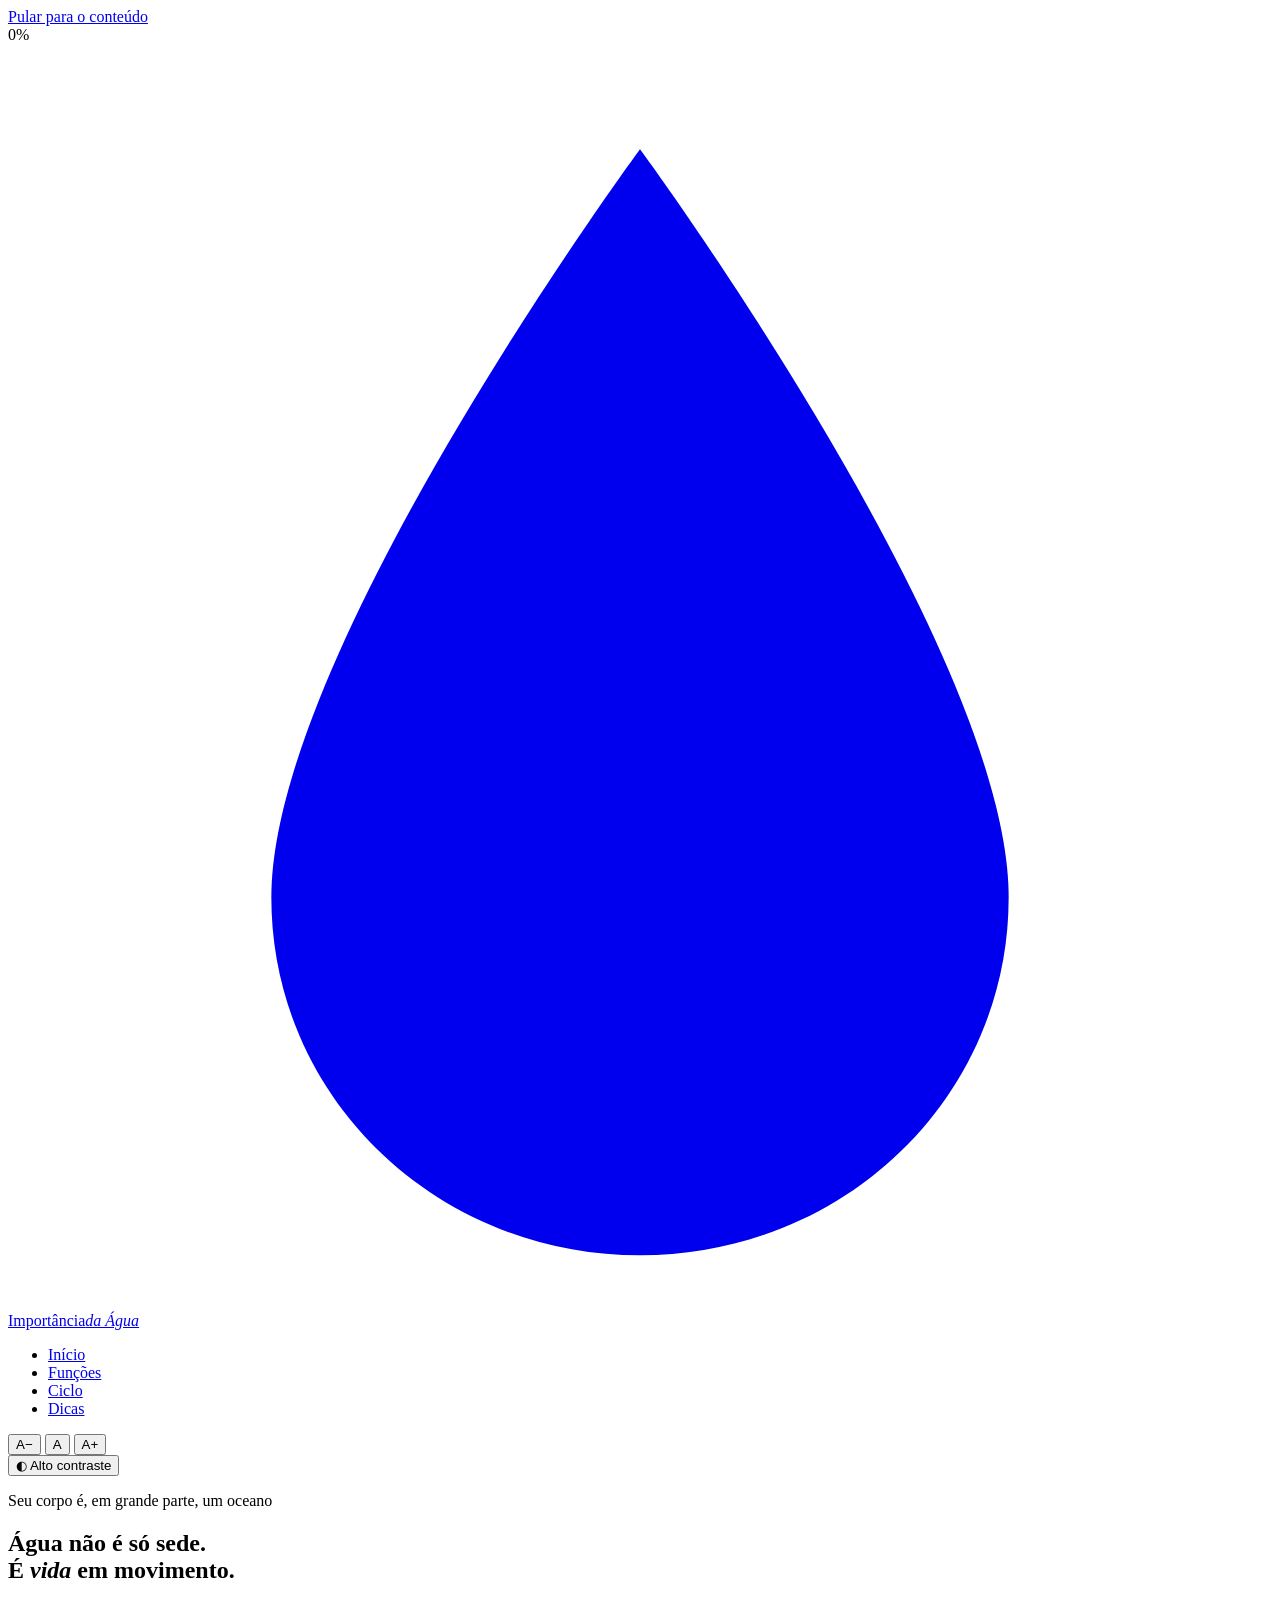
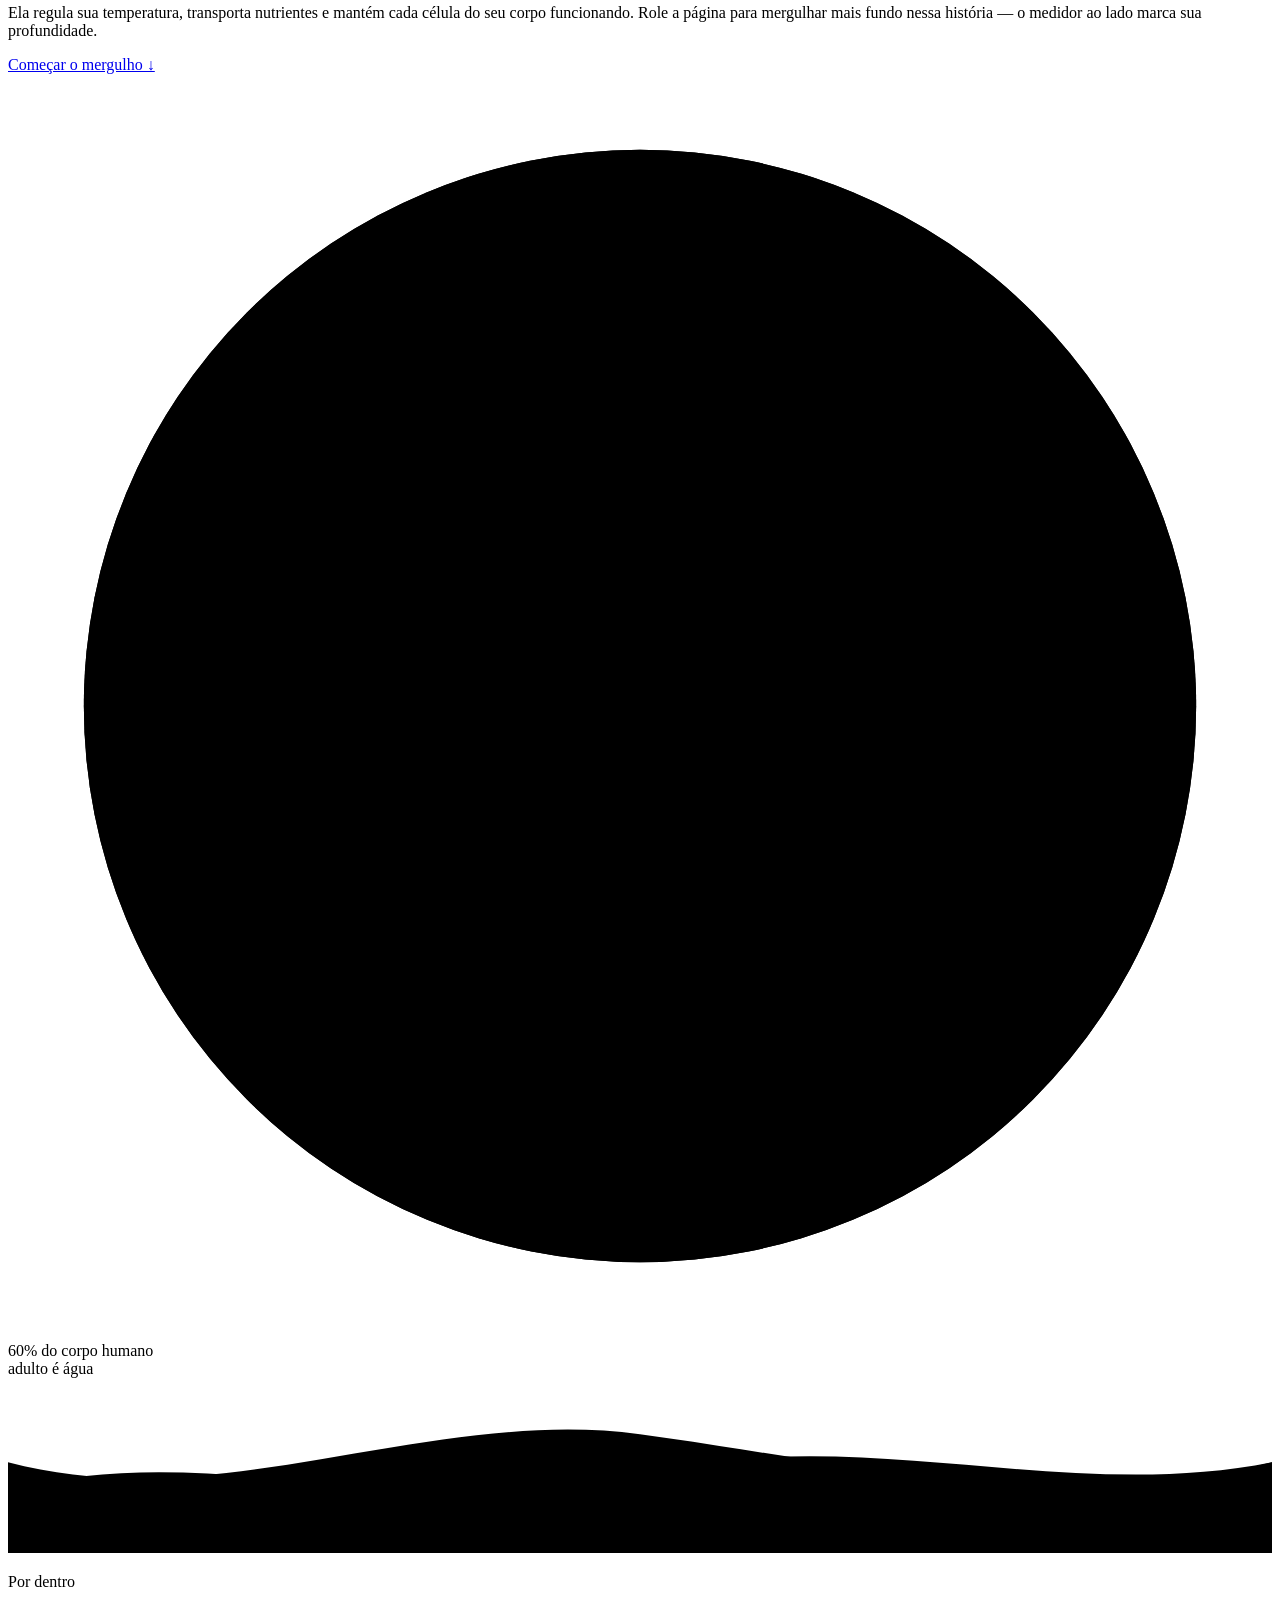
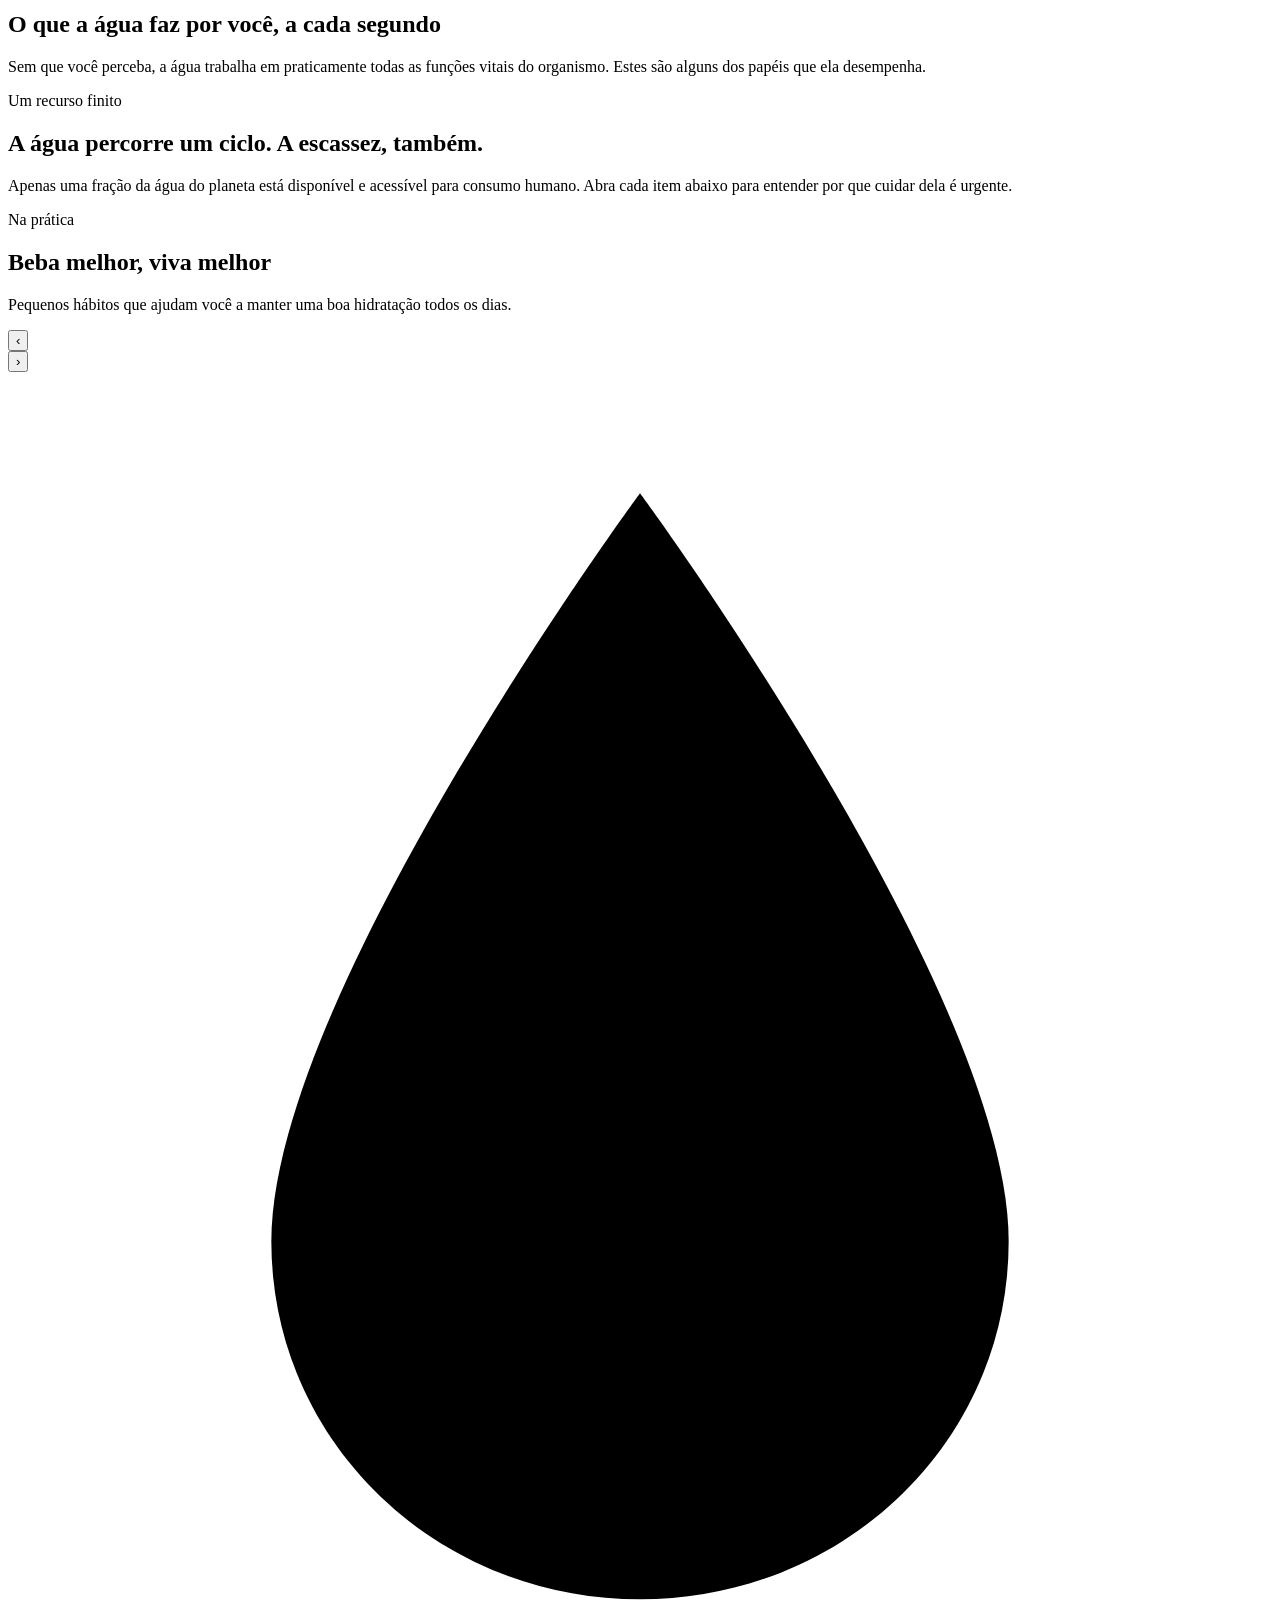
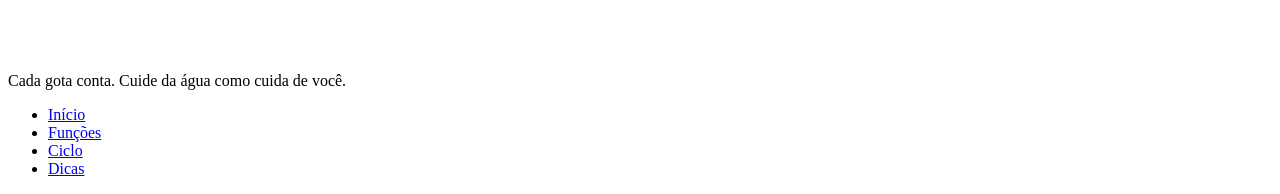
==== index.html @ 33bdbfb3 "Rename index(1).html to index.html" ====
<!DOCTYPE html>
<html lang="pt-BR">
<head>
  <meta charset="UTF-8" />
  <meta name="viewport" content="width=device-width, initial-scale=1.0" />
  <title>Importância da Água</title>
  <meta name="description" content="Um mergulho visual pela importância da água: o que ela faz pelo corpo, como o ciclo hídrico funciona e como se hidratar melhor no dia a dia." />

  <link rel="preconnect" href="https://fonts.googleapis.com" />
  <link rel="preconnect" href="https://fonts.gstatic.com" crossorigin />
  <link href="https://fonts.googleapis.com/css2?family=Fraunces:opsz,wght@9..144,400;9..144,500;9..144,600;9..144,700&family=Inter:wght@400;500;600;700&family=Space+Grotesk:wght@500;600&display=swap" rel="stylesheet" />

  <link rel="stylesheet" href="style.css" />
</head>
<body>

  <a class="skip-link" href="#conteudo">Pular para o conteúdo</a>

    <div class="depth-gauge" aria-hidden="true">
    <div class="depth-gauge__track">
      <div class="depth-gauge__fill" id="depthFill"></div>
    </div>
    <span class="depth-gauge__label" id="depthLabel">0%</span>
  </div>

    <header class="site-header" id="topo">
    <div class="site-header__inner">
      <a href="#topo" class="logo" aria-label="Importância da Água, página inicial">
        <span class="logo__drop" aria-hidden="true">
          <svg viewBox="0 0 24 24" fill="none" xmlns="http://www.w3.org/2000/svg">
            <path d="M12 2C12 2 5 11.5 5 16.2C5 20 8.13 23 12 23C15.87 23 19 20 19 16.2C19 11.5 12 2 12 2Z" fill="currentColor"/>
          </svg>
        </span>
        <span class="logo__text">Importância<em>da Água</em></span>
      </a>

      <nav class="site-nav" aria-label="Navegação principal">
        <ul>
          <li><a href="#hero">Início</a></li>
          <li><a href="#funcoes">Funções</a></li>
          <li><a href="#ciclo">Ciclo</a></li>
          <li><a href="#dicas">Dicas</a></li>
        </ul>
      </nav>

      <div class="a11y-controls" role="group" aria-label="Controles de acessibilidade">
        <div class="a11y-controls__fontsize" role="group" aria-label="Ajustar tamanho do texto">
          <button type="button" id="fontDecrease" aria-label="Diminuir tamanho do texto">A−</button>
          <button type="button" id="fontReset" aria-label="Restaurar tamanho de texto padrão">A</button>
          <button type="button" id="fontIncrease" aria-label="Aumentar tamanho do texto">A+</button>
        </div>
        <button type="button" id="contrastToggle" class="contrast-toggle" aria-pressed="false">
          <span aria-hidden="true">◐</span> Alto contraste
        </button>
      </div>
    </div>
  </header>

  <main id="conteudo">

        <section id="hero" class="hero" aria-labelledby="hero-title">
      <div class="hero__content reveal">
        <p class="eyebrow">Seu corpo é, em grande parte, um oceano</p>
        <h1 id="hero-title">
          Água não é só sede.<br />
          É <em>vida</em> em movimento.
        </h1>
        <p class="hero__lead">
          Ela regula sua temperatura, transporta nutrientes e mantém cada célula do
          seu corpo funcionando. Role a página para mergulhar mais fundo nessa história —
          o medidor ao lado marca sua profundidade.
        </p>
        <a href="#funcoes" class="btn btn--primary">Começar o mergulho ↓</a>
      </div>

      <div class="hero__stat" aria-hidden="true">
        <div class="water-stat">
          <svg class="water-stat__ring" viewBox="0 0 200 200">
            <circle class="water-stat__track" cx="100" cy="100" r="88" />
            <circle class="water-stat__value" cx="100" cy="100" r="88" />
          </svg>
          <div class="water-stat__center">
            <span class="water-stat__number">60%</span>
            <span class="water-stat__caption">do corpo humano<br />adulto é água</span>
          </div>
        </div>
      </div>

      <div class="hero__waves" aria-hidden="true">
        <svg viewBox="0 0 1440 200" preserveAspectRatio="none">
          <path class="wave wave--back" d="M0,96 C240,160 480,32 720,64 C960,96 1200,160 1440,96 L1440,200 L0,200 Z"></path>
          <path class="wave wave--front" d="M0,128 C240,64 480,176 720,112 C960,48 1200,144 1440,96 L1440,200 L0,200 Z"></path>
        </svg>
      </div>
    </section>

        <section id="funcoes" class="section section--light" aria-labelledby="funcoes-title">
      <div class="section__intro reveal">
        <p class="eyebrow">Por dentro</p>
        <h2 id="funcoes-title">O que a água faz por você, a cada segundo</h2>
        <p>
          Sem que você perceba, a água trabalha em praticamente todas as funções
          vitais do organismo. Estes são alguns dos papéis que ela desempenha.
        </p>
      </div>

      <div class="cards-grid reveal" id="cardsGrid" role="list" aria-label="Funções da água no corpo humano">
              </div>
    </section>

        <section id="ciclo" class="section section--deep" aria-labelledby="ciclo-title">
      <div class="section__intro reveal">
        <p class="eyebrow">Um recurso finito</p>
        <h2 id="ciclo-title">A água percorre um ciclo. A escassez, também.</h2>
        <p>
          Apenas uma fração da água do planeta está disponível e acessível para
          consumo humano. Abra cada item abaixo para entender por que cuidar
          dela é urgente.
        </p>
      </div>

      <div class="accordion reveal" id="accordion">
              </div>
    </section>

        <section id="dicas" class="section section--light" aria-labelledby="dicas-title">
      <div class="section__intro reveal">
        <p class="eyebrow">Na prática</p>
        <h2 id="dicas-title">Beba melhor, viva melhor</h2>
        <p>Pequenos hábitos que ajudam você a manter uma boa hidratação todos os dias.</p>
      </div>

      <div class="carousel reveal" id="carousel" aria-roledescription="carrossel" aria-label="Dicas de hidratação">
        <div class="carousel__viewport">
          <ul class="carousel__track" id="carouselTrack">
                      </ul>
        </div>

        <div class="carousel__controls">
          <button type="button" class="carousel__btn" id="carouselPrev" aria-label="Dica anterior">‹</button>
          <div class="carousel__dots" id="carouselDots" role="tablist" aria-label="Selecionar dica"></div>
          <button type="button" class="carousel__btn" id="carouselNext" aria-label="Próxima dica">›</button>
        </div>

        <p class="sr-only" id="carouselStatus" aria-live="polite"></p>
      </div>
    </section>

  </main>

    <footer class="site-footer section--abyss">
    <div class="site-footer__inner">
      <div class="site-footer__brand">
        <span class="logo__drop" aria-hidden="true">
          <svg viewBox="0 0 24 24" fill="none" xmlns="http://www.w3.org/2000/svg">
            <path d="M12 2C12 2 5 11.5 5 16.2C5 20 8.13 23 12 23C15.87 23 19 20 19 16.2C19 11.5 12 2 12 2Z" fill="currentColor"/>
          </svg>
        </span>
        <p>Cada gota conta. Cuide da água como cuida de você.</p>
      </div>

      <nav aria-label="Links do rodapé">
        <ul>
          <li><a href="#hero">Início</a></li>
          <li><a href="#funcoes">Funções</a></li>
          <li><a href="#ciclo">Ciclo</a></li>
          <li><a href="#dicas">Dicas</a></li>
        </ul>
      </nav>
    </div>
  </footer>

  <script src="script.js"></script>
</body>
</html>
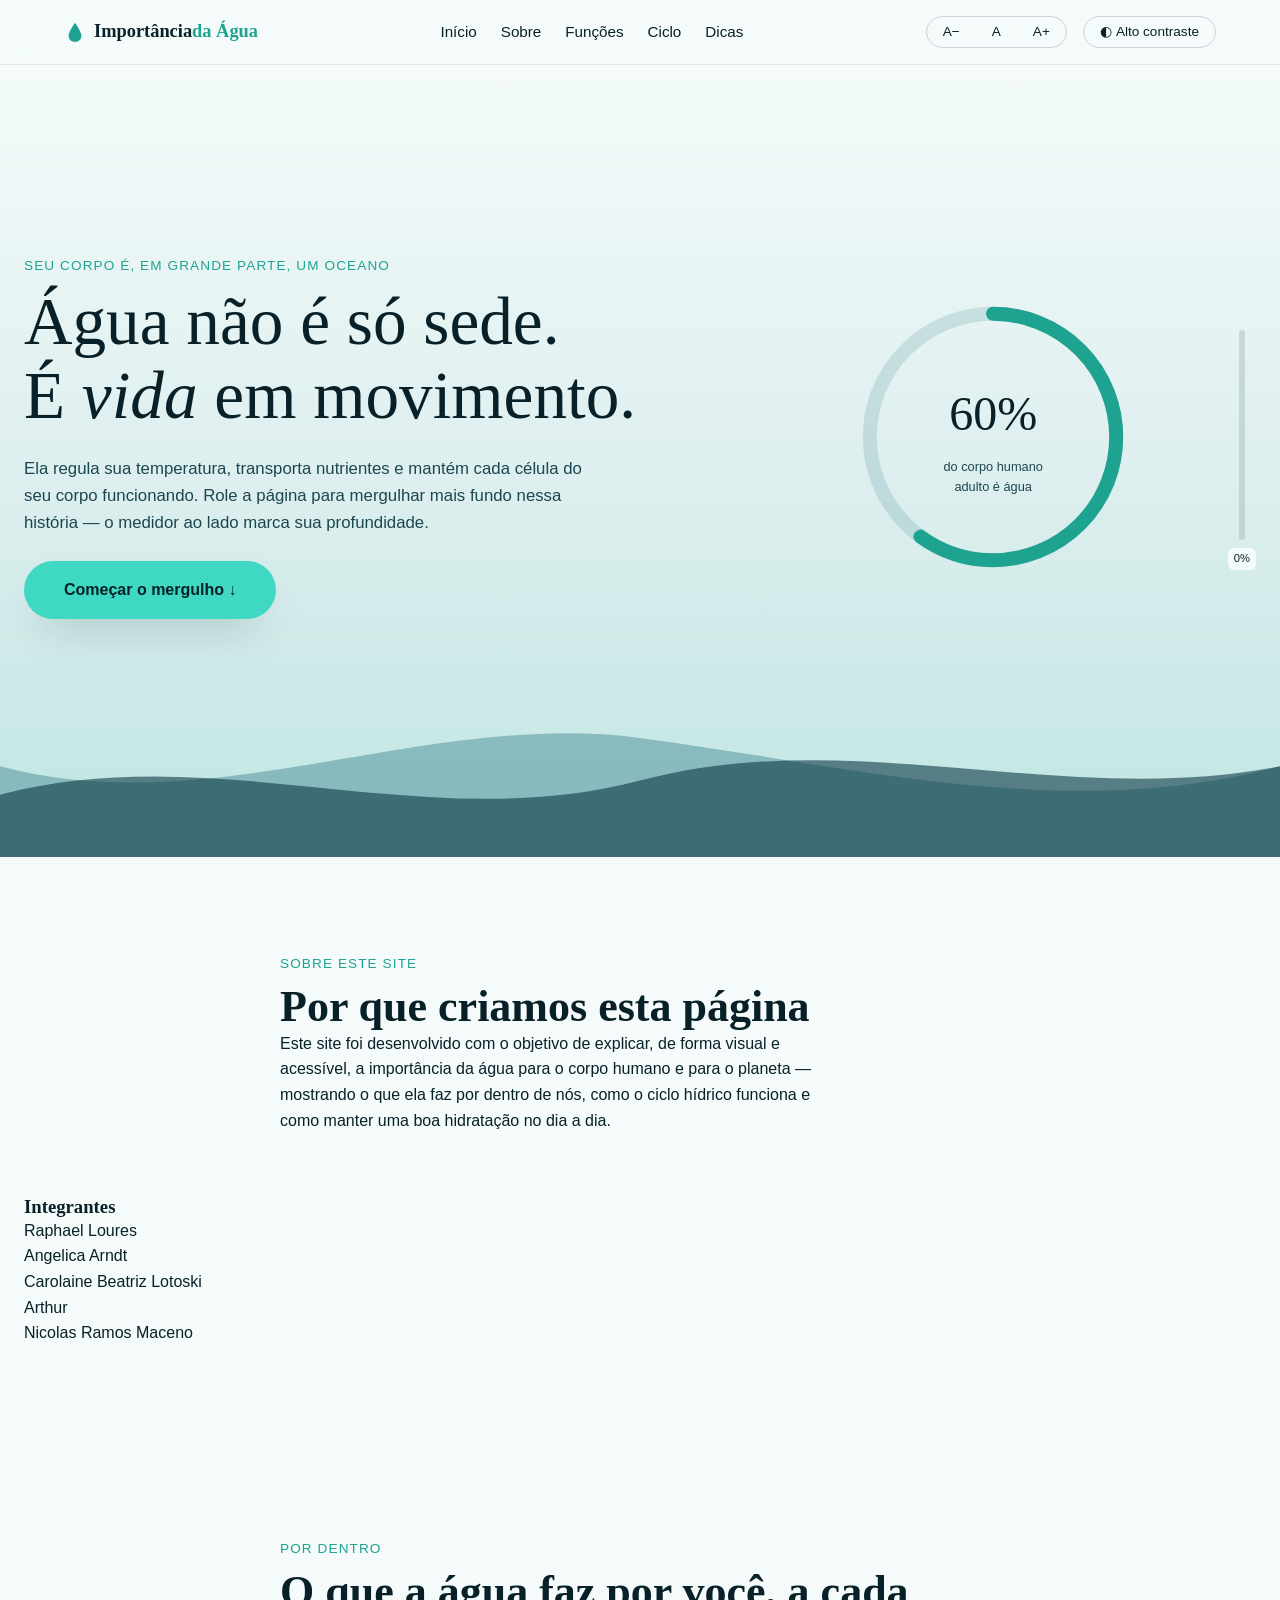
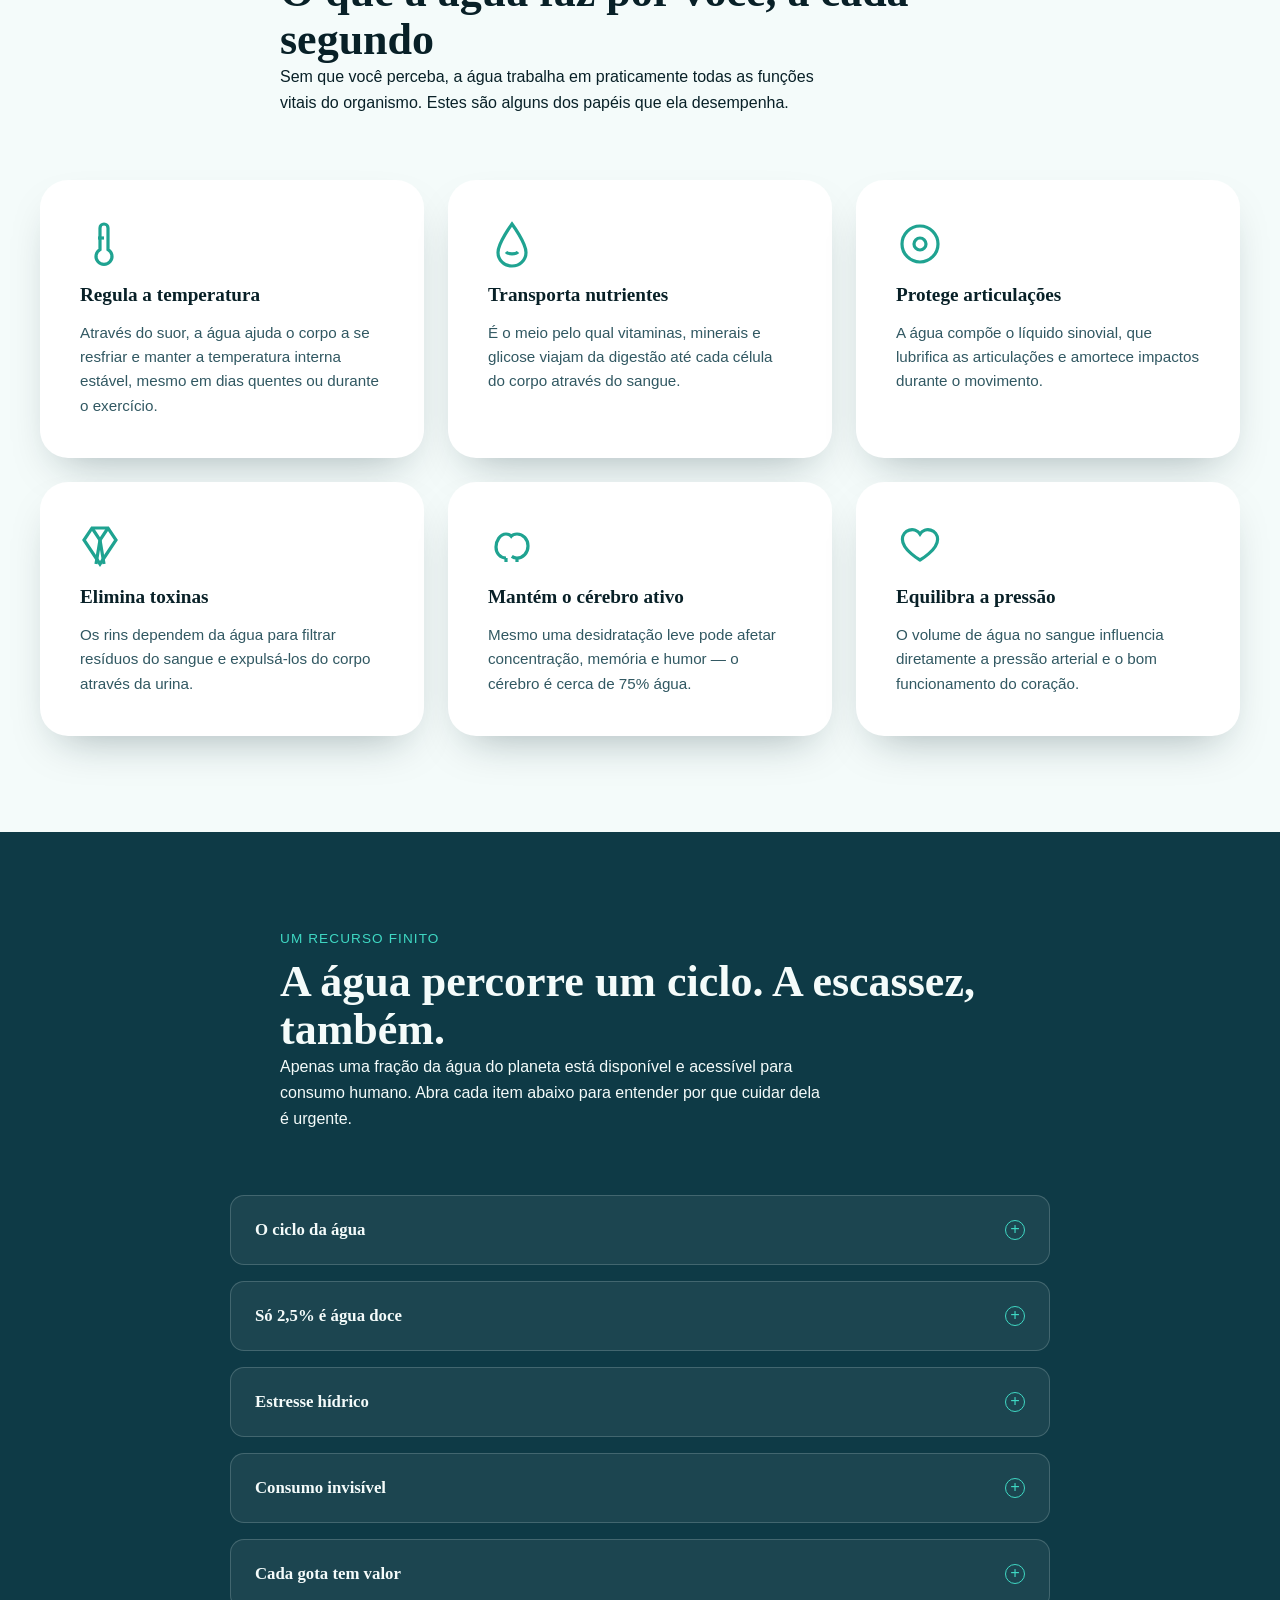
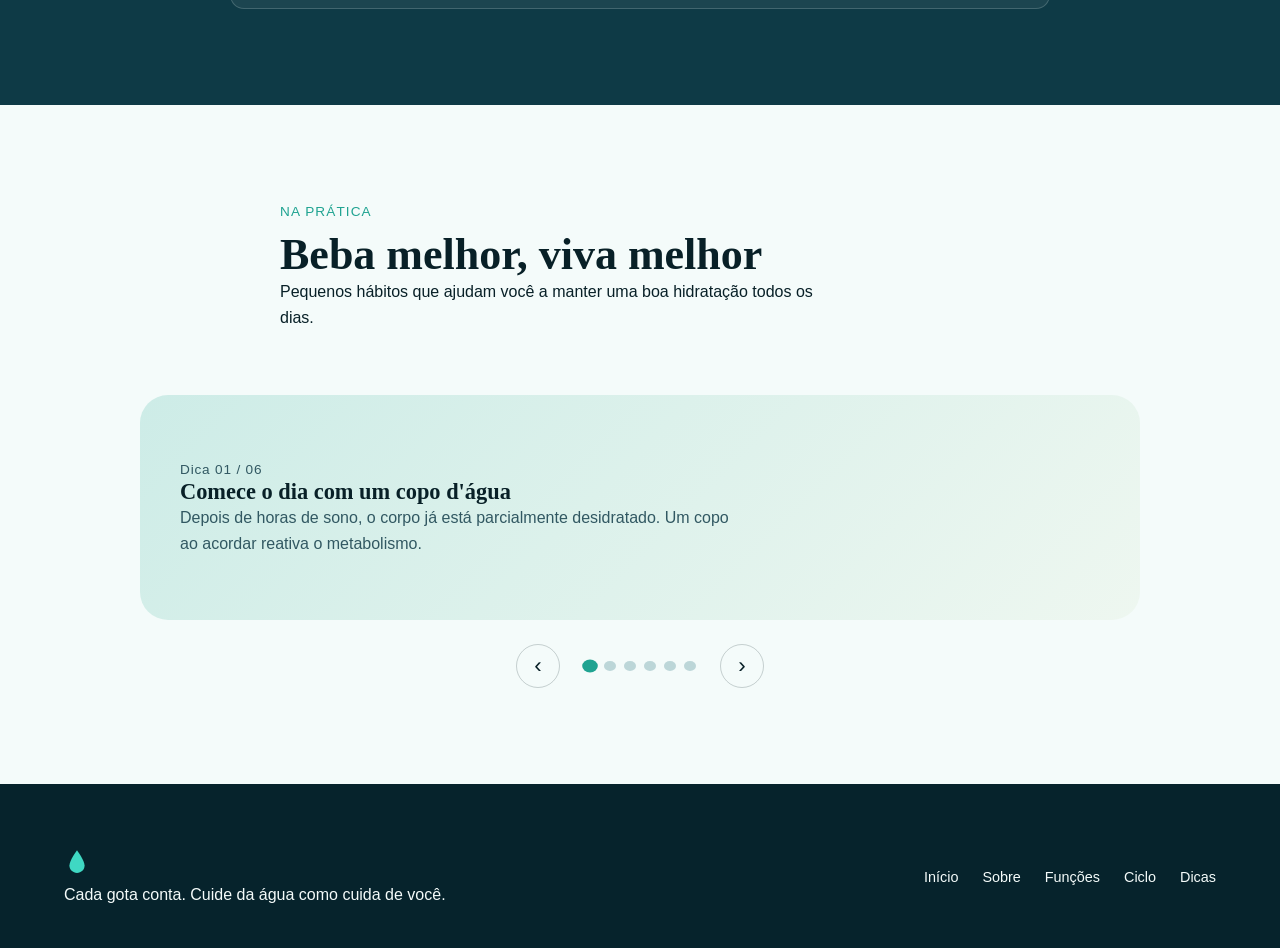
==== commit 9e99a76e: "Update index.html" ====
--- a/index.html
+++ b/index.html
@@ -37,6 +37,7 @@
       <nav class="site-nav" aria-label="Navegação principal">
         <ul>
           <li><a href="#hero">Início</a></li>
+          <li><a href="#sobre">Sobre</a></li>
           <li><a href="#funcoes">Funções</a></li>
           <li><a href="#ciclo">Ciclo</a></li>
           <li><a href="#dicas">Dicas</a></li>
@@ -94,7 +95,31 @@
       </div>
     </section>
 
-        <section id="funcoes" class="section section--light" aria-labelledby="funcoes-title">
+        <section id="sobre" class="section section--light section--sobre" aria-labelledby="sobre-title">
+      <div class="section__intro reveal">
+        <p class="eyebrow">Sobre este site</p>
+        <h2 id="sobre-title">Por que criamos esta página</h2>
+        <p>
+          Este site foi desenvolvido com o objetivo de explicar, de forma visual e acessível,
+          a importância da água para o corpo humano e para o planeta — mostrando o que ela faz
+          por dentro de nós, como o ciclo hídrico funciona e como manter uma boa hidratação no
+          dia a dia.
+        </p>
+      </div>
+
+      <div class="team-card reveal" aria-labelledby="equipe-title">
+        <h3 id="equipe-title">Integrantes</h3>
+        <ul class="team-list">
+          <li>Raphael Loures</li>
+          <li>Angelica Arndt</li>
+          <li>Carolaine Beatriz Lotoski</li>
+          <li>Arthur</li>
+          <li>Nicolas Ramos Maceno</li>
+        </ul>
+      </div>
+    </section>
+
+    <section id="funcoes" class="section section--light" aria-labelledby="funcoes-title">
       <div class="section__intro reveal">
         <p class="eyebrow">Por dentro</p>
         <h2 id="funcoes-title">O que a água faz por você, a cada segundo</h2>
@@ -162,6 +187,7 @@
       <nav aria-label="Links do rodapé">
         <ul>
           <li><a href="#hero">Início</a></li>
+          <li><a href="#sobre">Sobre</a></li>
           <li><a href="#funcoes">Funções</a></li>
           <li><a href="#ciclo">Ciclo</a></li>
           <li><a href="#dicas">Dicas</a></li>
--- a/style.css
+++ b/style.css
@@ -0,0 +1,564 @@
+:root {
+    --color-abyss: #06232c;
+  --color-deep: #0e3a46;
+  --color-mid: #146674;
+  --color-accent: #3fd8c3;
+  --color-accent-dark: #1fa391;
+  --color-sand: #e8c99b;
+  --color-foam: #f4fbfa;
+  --color-mist: #dceeee;
+  --color-ink: #082027;
+
+  --bg-page: var(--color-foam);
+  --text-on-light: var(--color-ink);
+  --text-on-dark: var(--color-foam);
+
+    --space-1: 0.25rem;
+  --space-2: 0.5rem;
+  --space-3: 1rem;
+  --space-4: 1.5rem;
+  --space-5: 2.5rem;
+  --space-6: 4rem;
+  --space-7: 6rem;
+  --space-8: 9rem;
+
+    --radius-sm: 6px;
+  --radius-md: 14px;
+  --radius-lg: 28px;
+  --radius-pill: 999px;
+
+    --font-display: "Fraunces", Georgia, serif;
+  --font-body: "Inter", -apple-system, BlinkMacSystemFont, sans-serif;
+  --font-mono: "Space Grotesk", var(--font-body);
+
+    --font-scale: 1;
+
+    --shadow-soft: 0 20px 45px -20px rgba(6, 35, 44, 0.35);
+  --ease-out: cubic-bezier(0.16, 1, 0.3, 1);
+  --dur-fast: 180ms;
+  --dur-med: 420ms;
+}
+
+*, *::before, *::after { box-sizing: border-box; }
+html { scroll-behavior: smooth; }
+body, h1, h2, h3, p, ul, figure { margin: 0; }
+ul { padding: 0; list-style: none; }
+img, svg { display: block; max-width: 100%; }
+a { color: inherit; text-decoration: none; }
+button { font: inherit; color: inherit; background: none; border: none; cursor: pointer; }
+
+@media (prefers-reduced-motion: reduce) {
+  html { scroll-behavior: auto; }
+  *, *::before, *::after {
+    animation-duration: 0.001ms !important;
+    animation-iteration-count: 1 !important;
+    transition-duration: 0.001ms !important;
+    scroll-behavior: auto !important;
+  }
+}
+
+html { font-size: calc(100% * var(--font-scale)); }
+
+body {
+  font-family: var(--font-body);
+  background: var(--bg-page);
+  color: var(--text-on-light);
+  line-height: 1.6;
+  -webkit-font-smoothing: antialiased;
+}
+
+h1, h2, h3 { font-family: var(--font-display); font-weight: 600; line-height: 1.1; }
+h1 { font-size: clamp(2.4rem, 5vw + 1rem, 4.2rem); font-weight: 500; }
+h2 { font-size: clamp(1.8rem, 3vw + 1rem, 2.75rem); }
+
+.eyebrow {
+  font-family: var(--font-mono);
+  font-size: 0.85rem;
+  letter-spacing: 0.08em;
+  text-transform: uppercase;
+  color: var(--color-accent-dark);
+  margin-bottom: var(--space-2);
+}
+
+.section--deep .eyebrow,
+.section--abyss .eyebrow { color: var(--color-accent); }
+
+p { max-width: 62ch; }
+
+.sr-only {
+  position: absolute;
+  width: 1px; height: 1px;
+  padding: 0; margin: -1px;
+  overflow: hidden;
+  clip: rect(0,0,0,0);
+  white-space: nowrap; border: 0;
+}
+
+.skip-link {
+  position: fixed;
+  top: -100px; left: var(--space-3);
+  z-index: 1000;
+  background: var(--color-accent);
+  color: var(--color-ink);
+  padding: var(--space-2) var(--space-4);
+  border-radius: var(--radius-sm);
+  font-weight: 600;
+  transition: top var(--dur-fast) var(--ease-out);
+}
+.skip-link:focus { top: var(--space-3); }
+
+:focus-visible {
+  outline: 3px solid var(--color-accent);
+  outline-offset: 3px;
+  border-radius: var(--radius-sm);
+}
+
+.btn {
+  display: inline-flex;
+  align-items: center;
+  gap: var(--space-2);
+  padding: var(--space-3) var(--space-5);
+  border-radius: var(--radius-pill);
+  font-weight: 600;
+  transition: transform var(--dur-fast) var(--ease-out), box-shadow var(--dur-fast) var(--ease-out);
+}
+.btn--primary {
+  background: var(--color-accent);
+  color: var(--color-ink);
+  box-shadow: var(--shadow-soft);
+}
+.btn--primary:hover { transform: translateY(-3px); }
+
+.reveal {
+  opacity: 0;
+  transform: translateY(28px);
+  transition: opacity 700ms var(--ease-out), transform 700ms var(--ease-out);
+}
+.reveal.is-visible { opacity: 1; transform: translateY(0); }
+
+.site-header {
+  position: sticky;
+  top: 0;
+  z-index: 100;
+  background: rgba(244, 251, 250, 0.82);
+  backdrop-filter: blur(10px);
+  border-bottom: 1px solid rgba(6, 35, 44, 0.08);
+}
+
+.site-header__inner {
+  max-width: 1200px;
+  margin: 0 auto;
+  padding: var(--space-3) var(--space-4);
+  display: flex;
+  align-items: center;
+  justify-content: space-between;
+  gap: var(--space-3);
+  flex-wrap: wrap;
+}
+
+.logo {
+  display: inline-flex;
+  align-items: center;
+  gap: var(--space-2);
+  font-family: var(--font-display);
+  font-size: 1.15rem;
+  font-weight: 600;
+}
+.logo__drop { width: 22px; height: 22px; color: var(--color-accent-dark); }
+.logo__text em { font-style: normal; color: var(--color-accent-dark); }
+
+.site-nav ul {
+  display: flex;
+  gap: var(--space-4);
+  font-weight: 500;
+  font-size: 0.95rem;
+}
+.site-nav a { position: relative; padding-block: var(--space-1); }
+.site-nav a::after {
+  content: "";
+  position: absolute;
+  left: 0; bottom: -2px;
+  width: 0; height: 2px;
+  background: var(--color-accent-dark);
+  transition: width var(--dur-fast) var(--ease-out);
+}
+.site-nav a:hover::after { width: 100%; }
+
+.a11y-controls {
+  display: flex;
+  align-items: center;
+  gap: var(--space-3);
+}
+.a11y-controls__fontsize {
+  display: flex;
+  border: 1px solid rgba(6, 35, 44, 0.18);
+  border-radius: var(--radius-pill);
+  overflow: hidden;
+}
+.a11y-controls__fontsize button {
+  padding: var(--space-1) var(--space-3);
+  font-family: var(--font-mono);
+  font-size: 0.85rem;
+}
+.a11y-controls__fontsize button:hover,
+.contrast-toggle:hover { background: var(--color-mist); }
+
+.contrast-toggle {
+  border: 1px solid rgba(6, 35, 44, 0.18);
+  border-radius: var(--radius-pill);
+  padding: var(--space-1) var(--space-3);
+  font-size: 0.85rem;
+  display: inline-flex;
+  align-items: center;
+  gap: var(--space-1);
+}
+.contrast-toggle[aria-pressed="true"] {
+  background: var(--color-ink);
+  color: var(--color-foam);
+}
+
+@media (max-width: 760px) {
+  .site-nav { order: 3; width: 100%; }
+  .site-nav ul { justify-content: center; gap: var(--space-3); font-size: 0.85rem; }
+  .a11y-controls { margin-left: auto; }
+}
+
+.hero {
+  position: relative;
+  overflow: hidden;
+  min-height: 88vh;
+  display: grid;
+  grid-template-columns: 1fr;
+  align-items: center;
+  gap: var(--space-6);
+  padding: var(--space-7) var(--space-4) var(--space-8);
+  background: linear-gradient(180deg, var(--color-foam) 0%, var(--color-mist) 55%, #bfe6e2 100%);
+}
+
+.hero__content { max-width: 640px; margin-inline: auto; text-align: left; z-index: 2; }
+.hero__lead { margin-block: var(--space-4); font-size: 1.05rem; color: #1c4650; }
+
+.hero__stat { display: flex; justify-content: center; z-index: 2; }
+.water-stat { position: relative; width: min(280px, 70vw); aspect-ratio: 1; }
+.water-stat__ring { width: 100%; height: 100%; transform: rotate(-90deg); }
+.water-stat__track, .water-stat__value {
+  fill: none;
+  stroke-width: 10;
+  cx: 100; cy: 100; r: 88;
+}
+.water-stat__track { stroke: rgba(20, 102, 116, 0.15); }
+.water-stat__value {
+  stroke: var(--color-accent-dark);
+  stroke-linecap: round;
+  stroke-dasharray: 552.9;
+  stroke-dashoffset: 221.16; }
+.water-stat__center {
+  position: absolute; inset: 0;
+  display: flex; flex-direction: column;
+  align-items: center; justify-content: center;
+  text-align: center;
+}
+.water-stat__number {
+  font-family: var(--font-display);
+  font-size: 3rem;
+  color: var(--color-ink);
+}
+.water-stat__caption { font-size: 0.8rem; color: #1c4650; margin-top: var(--space-1); }
+
+.hero__waves {
+  position: absolute;
+  left: 0; right: 0; bottom: -2px;
+  z-index: 1;
+  color: var(--color-mid);
+}
+.wave { fill: currentColor; }
+.wave--back { opacity: 0.35; animation: driftLeft 22s linear infinite; }
+.wave--front { opacity: 0.6; color: var(--color-deep); animation: driftRight 16s linear infinite; }
+
+@keyframes driftLeft { from { transform: translateX(0); } to { transform: translateX(-25%); } }
+@keyframes driftRight { from { transform: translateX(-15%); } to { transform: translateX(0); } }
+
+@media (min-width: 860px) {
+  .hero { grid-template-columns: 1.1fr 0.9fr; text-align: left; }
+  .hero__content { margin-inline: 0; }
+}
+
+.section {
+  padding: var(--space-7) var(--space-4);
+}
+.section--light { background: var(--color-foam); color: var(--text-on-light); }
+.section--deep { background: var(--color-deep); color: var(--text-on-dark); }
+.section--abyss { background: var(--color-abyss); color: var(--text-on-dark); }
+
+.section__intro {
+  max-width: 720px;
+  margin: 0 auto var(--space-6);
+  text-align: left;
+}
+
+.cards-grid {
+  display: grid;
+  gap: var(--space-4);
+  max-width: 1200px;
+  margin: 0 auto;
+  grid-template-columns: repeat(1, 1fr);
+}
+@media (min-width: 620px) { .cards-grid { grid-template-columns: repeat(2, 1fr); } }
+@media (min-width: 980px) { .cards-grid { grid-template-columns: repeat(3, 1fr); } }
+
+.card {
+  background: #fff;
+  border-radius: var(--radius-lg);
+  padding: var(--space-5);
+  box-shadow: var(--shadow-soft);
+  display: flex;
+  flex-direction: column;
+  gap: var(--space-3);
+  transition: transform var(--dur-med) var(--ease-out);
+}
+.card:hover { transform: translateY(-6px); }
+.card__icon {
+  width: 48px; height: 48px;
+  color: var(--color-accent-dark);
+}
+.card__icon svg { width: 100%; height: 100%; }
+.card__title { font-family: var(--font-display); font-size: 1.2rem; font-weight: 600; }
+.card__desc { font-size: 0.95rem; color: #315862; }
+
+.accordion {
+  max-width: 820px;
+  margin: 0 auto;
+  display: flex;
+  flex-direction: column;
+  gap: var(--space-3);
+}
+.accordion__item {
+  background: rgba(244, 251, 250, 0.06);
+  border: 1px solid rgba(244, 251, 250, 0.18);
+  border-radius: var(--radius-md);
+  overflow: hidden;
+}
+.accordion__trigger {
+  width: 100%;
+  display: flex;
+  align-items: center;
+  justify-content: space-between;
+  gap: var(--space-3);
+  padding: var(--space-4);
+  text-align: left;
+  font-family: var(--font-display);
+  font-size: 1.05rem;
+}
+.accordion__trigger:hover { background: rgba(244, 251, 250, 0.08); }
+.accordion__icon {
+  flex-shrink: 0;
+  width: 20px; height: 20px;
+  border-radius: 50%;
+  border: 1px solid var(--color-accent);
+  display: grid; place-items: center;
+  transition: transform var(--dur-med) var(--ease-out);
+  color: var(--color-accent);
+}
+.accordion__trigger[aria-expanded="true"] .accordion__icon { transform: rotate(45deg); }
+
+.accordion__panel {
+  display: grid;
+  grid-template-rows: 0fr;
+  transition: grid-template-rows var(--dur-med) var(--ease-out);
+}
+.accordion__panel[data-open="true"] { grid-template-rows: 1fr; }
+.accordion__panel-inner { overflow: hidden; }
+.accordion__panel-inner p {
+  padding: 0 var(--space-4) var(--space-4);
+  color: var(--color-mist);
+  font-size: 0.95rem;
+}
+
+.carousel { max-width: 1000px; margin: 0 auto; }
+.carousel__viewport { overflow: hidden; border-radius: var(--radius-lg); }
+.carousel__track {
+  display: flex;
+  transition: transform var(--dur-med) var(--ease-out);
+}
+.carousel__slide {
+  flex: 0 0 100%;
+  padding: var(--space-6) var(--space-5);
+  display: flex;
+  flex-direction: column;
+  gap: var(--space-3);
+  color: var(--color-ink);
+}
+.carousel__slide[data-tone="a"] { background: linear-gradient(135deg, #cdece7, #eef7f0); }
+.carousel__slide[data-tone="b"] { background: linear-gradient(135deg, #bfe6e2, #dff3ee); }
+.carousel__slide[data-tone="c"] { background: linear-gradient(135deg, #e8c99b55, #eef7f0); }
+
+.carousel__slide-number {
+  font-family: var(--font-mono);
+  color: var(--color-accent-dark);
+  font-size: 0.85rem;
+  letter-spacing: 0.06em;
+}
+.carousel__slide h3 { font-size: 1.4rem; }
+.carousel__slide p { color: #315862; }
+
+.carousel__controls {
+  display: flex;
+  align-items: center;
+  justify-content: center;
+  gap: var(--space-4);
+  margin-top: var(--space-4);
+}
+.carousel__btn {
+  width: 44px; height: 44px;
+  border-radius: 50%;
+  border: 1px solid rgba(8, 32, 39, 0.2);
+  font-size: 1.4rem;
+  display: grid; place-items: center;
+  transition: background var(--dur-fast) var(--ease-out);
+}
+.carousel__btn:hover { background: var(--color-mist); }
+.carousel__dots { display: flex; gap: var(--space-2); }
+.carousel__dot {
+  width: 10px; height: 10px;
+  border-radius: 50%;
+  background: rgba(20, 102, 116, 0.25);
+  transition: background var(--dur-fast) var(--ease-out), transform var(--dur-fast) var(--ease-out);
+}
+.carousel__dot[aria-selected="true"] {
+  background: var(--color-accent-dark);
+  transform: scale(1.3);
+}
+
+@media (min-width: 700px) {
+  .carousel__slide { flex-direction: row; align-items: center; }
+}
+
+.site-footer__inner {
+  max-width: 1200px;
+  margin: 0 auto;
+  padding: var(--space-6) var(--space-4) var(--space-5);
+  display: grid;
+  gap: var(--space-4);
+  text-align: center;
+}
+.site-footer__brand { display: flex; flex-direction: column; align-items: center; gap: var(--space-2); }
+.site-footer__brand .logo__drop { color: var(--color-accent); width: 26px; height: 26px; }
+.site-footer nav ul { display: flex; justify-content: center; gap: var(--space-4); font-size: 0.9rem; }
+
+@media (min-width: 760px) {
+  .site-footer__inner { grid-template-columns: 1fr 1fr; text-align: left; align-items: center; }
+  .site-footer__brand { align-items: flex-start; }
+  .site-footer nav ul { justify-content: flex-end; }
+}
+
+.depth-gauge {
+  position: fixed;
+  z-index: 90;
+  display: flex;
+  align-items: center;
+  pointer-events: none;
+}
+.depth-gauge {
+  top: 0; left: 0; right: 0;
+  flex-direction: row;
+  gap: 0;
+}
+.depth-gauge__track {
+  flex: 1;
+  height: 4px;
+  background: rgba(6, 35, 44, 0.12);
+}
+.depth-gauge__fill {
+  height: 100%;
+  width: 0%;
+  background: linear-gradient(90deg, var(--color-accent-dark), var(--color-accent));
+  transition: width 80ms linear;
+}
+.depth-gauge__label { display: none; }
+
+@media (min-width: 980px) {
+  .depth-gauge {
+    top: 50%; right: var(--space-4); left: auto; bottom: auto;
+    transform: translateY(-50%);
+    flex-direction: column;
+    height: 240px;
+    gap: var(--space-2);
+  }
+  .depth-gauge__track {
+    flex: 1;
+    width: 6px;
+    height: auto;
+    border-radius: var(--radius-pill);
+    background: rgba(6, 35, 44, 0.12);
+    display: flex;
+    align-items: flex-end;
+    overflow: hidden;
+  }
+  .depth-gauge__fill {
+    width: 100%;
+    height: 0%;
+    transition: height 80ms linear;
+  }
+  .depth-gauge__label {
+    display: block;
+    font-family: var(--font-mono);
+    font-size: 0.7rem;
+    color: var(--color-ink);
+    background: var(--color-foam);
+    padding: 2px 6px;
+    border-radius: var(--radius-sm);
+    box-shadow: var(--shadow-soft);
+  }
+}
+
+body.high-contrast {
+  --bg-page: #000000;
+  --text-on-light: #ffffff;
+  --text-on-dark: #ffffff;
+  --color-accent: #ffe066;
+  --color-accent-dark: #ffd23f;
+  --color-mist: #ffffff;
+}
+body.high-contrast .site-header {
+  background: #000000;
+  border-bottom: 2px solid #ffffff;
+}
+body.high-contrast .section--light,
+body.high-contrast .section--deep,
+body.high-contrast .section--abyss,
+body.high-contrast .hero {
+  background: #000000 !important;
+  color: #ffffff !important;
+}
+body.high-contrast .card {
+  background: #000000;
+  border: 2px solid #ffffff;
+  box-shadow: none;
+  color: #ffffff;
+}
+body.high-contrast .card__desc,
+body.high-contrast .hero__lead,
+body.high-contrast .carousel__slide p { color: #ffffff !important; }
+body.high-contrast .btn--primary {
+  background: #ffe066;
+  color: #000000;
+  border: 2px solid #ffffff;
+}
+body.high-contrast .accordion__item {
+  border: 2px solid #ffffff;
+  background: #000000;
+}
+body.high-contrast .carousel__slide {
+  background: #000000 !important;
+  border: 2px solid #ffffff;
+  color: #ffffff;
+}
+body.high-contrast .carousel__btn,
+body.high-contrast .contrast-toggle,
+body.high-contrast .a11y-controls__fontsize { border: 2px solid #ffffff; }
+body.high-contrast .depth-gauge__track { background: #333333; border: 1px solid #ffffff; }
+body.high-contrast .water-stat__track { stroke: #333333; }
+body.high-contrast .water-stat__value { stroke: #ffe066; }
+body.high-contrast .water-stat__number,
+body.high-contrast .water-stat__caption { color: #ffffff; }
+body.high-contrast a { text-decoration: underline; }
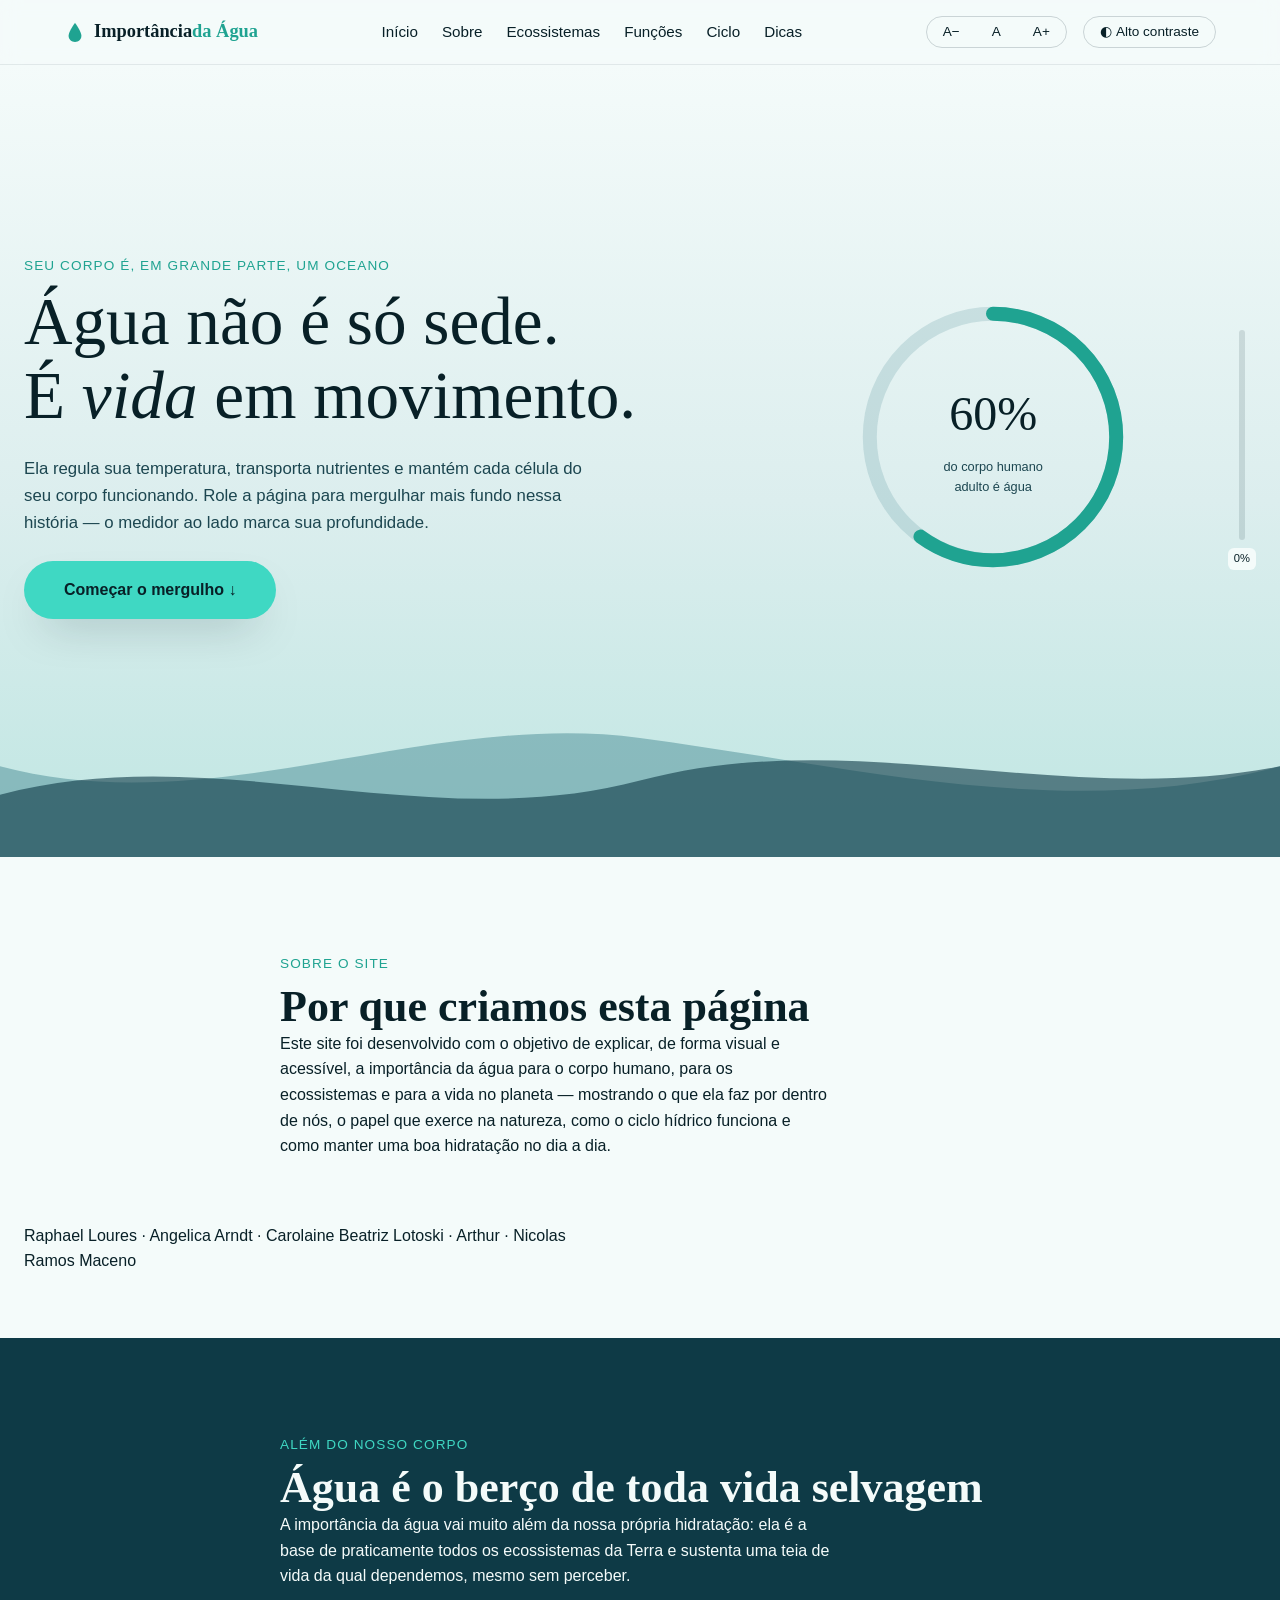
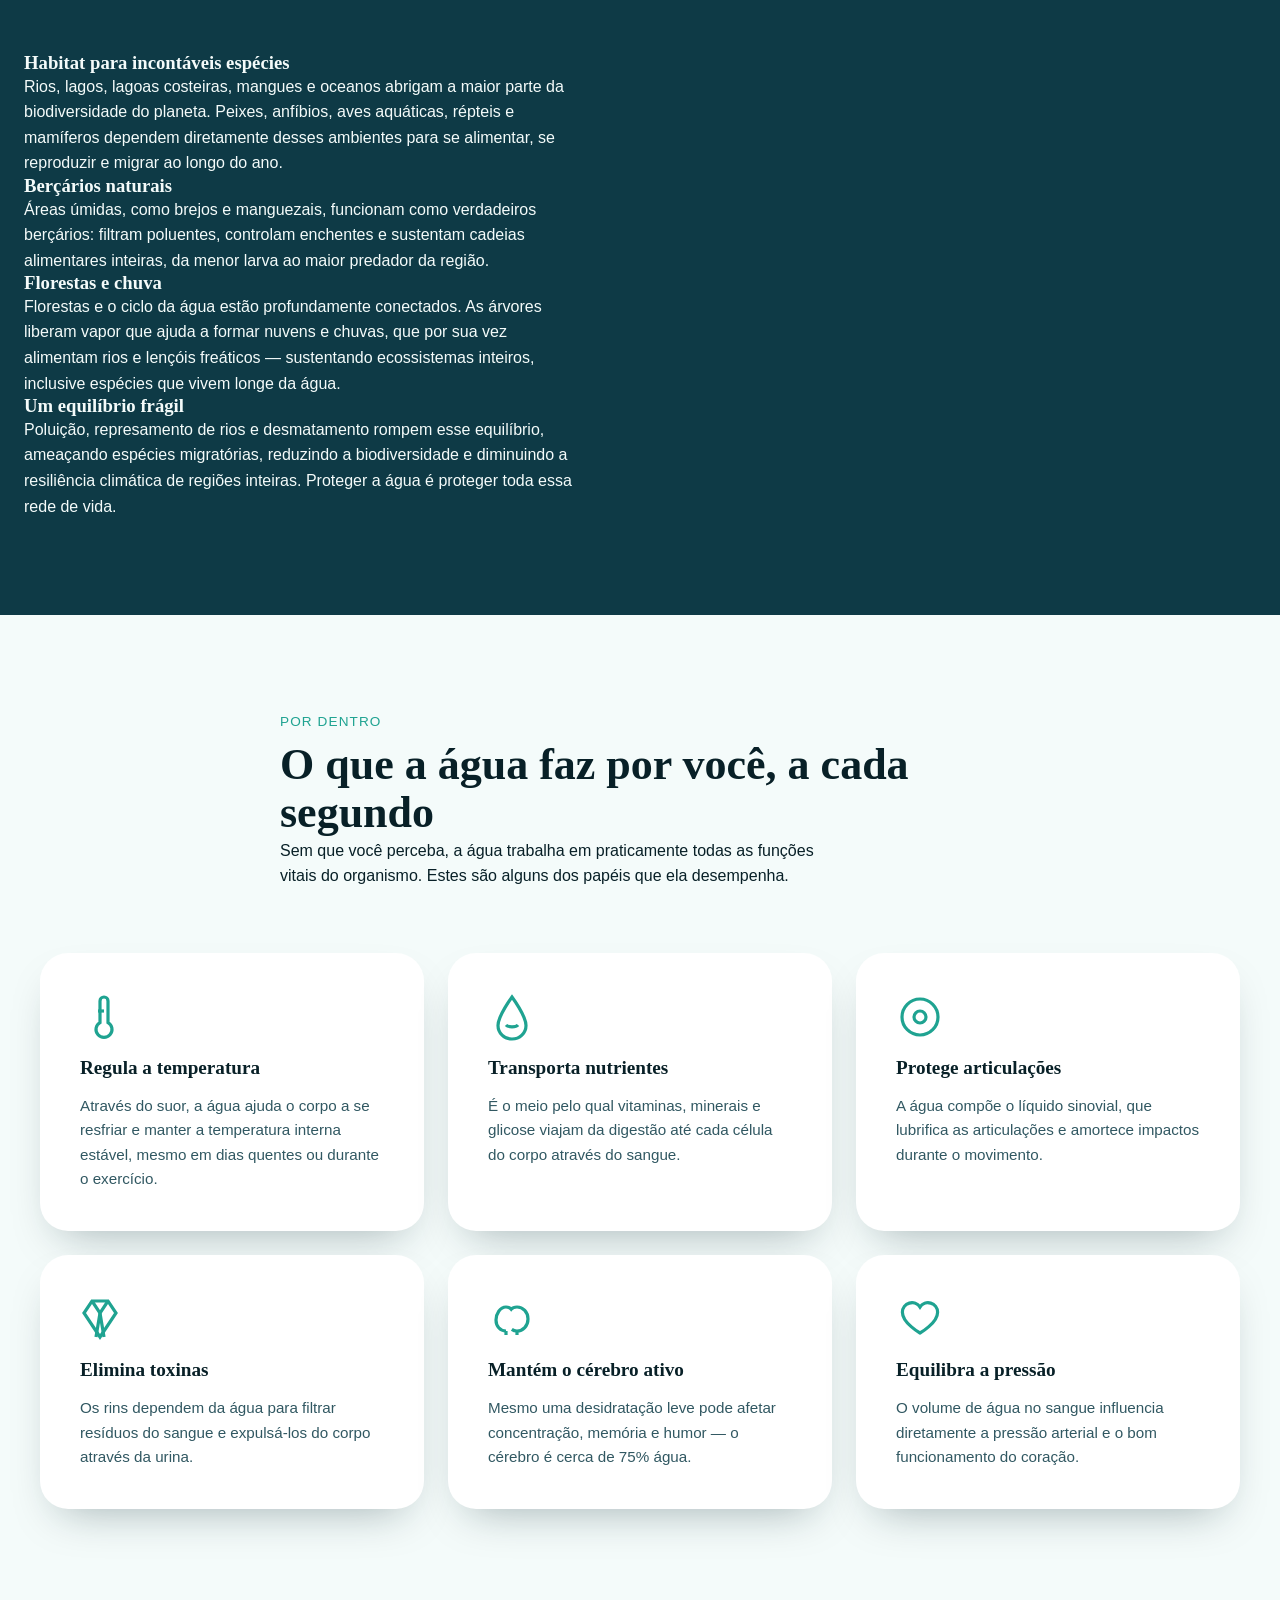
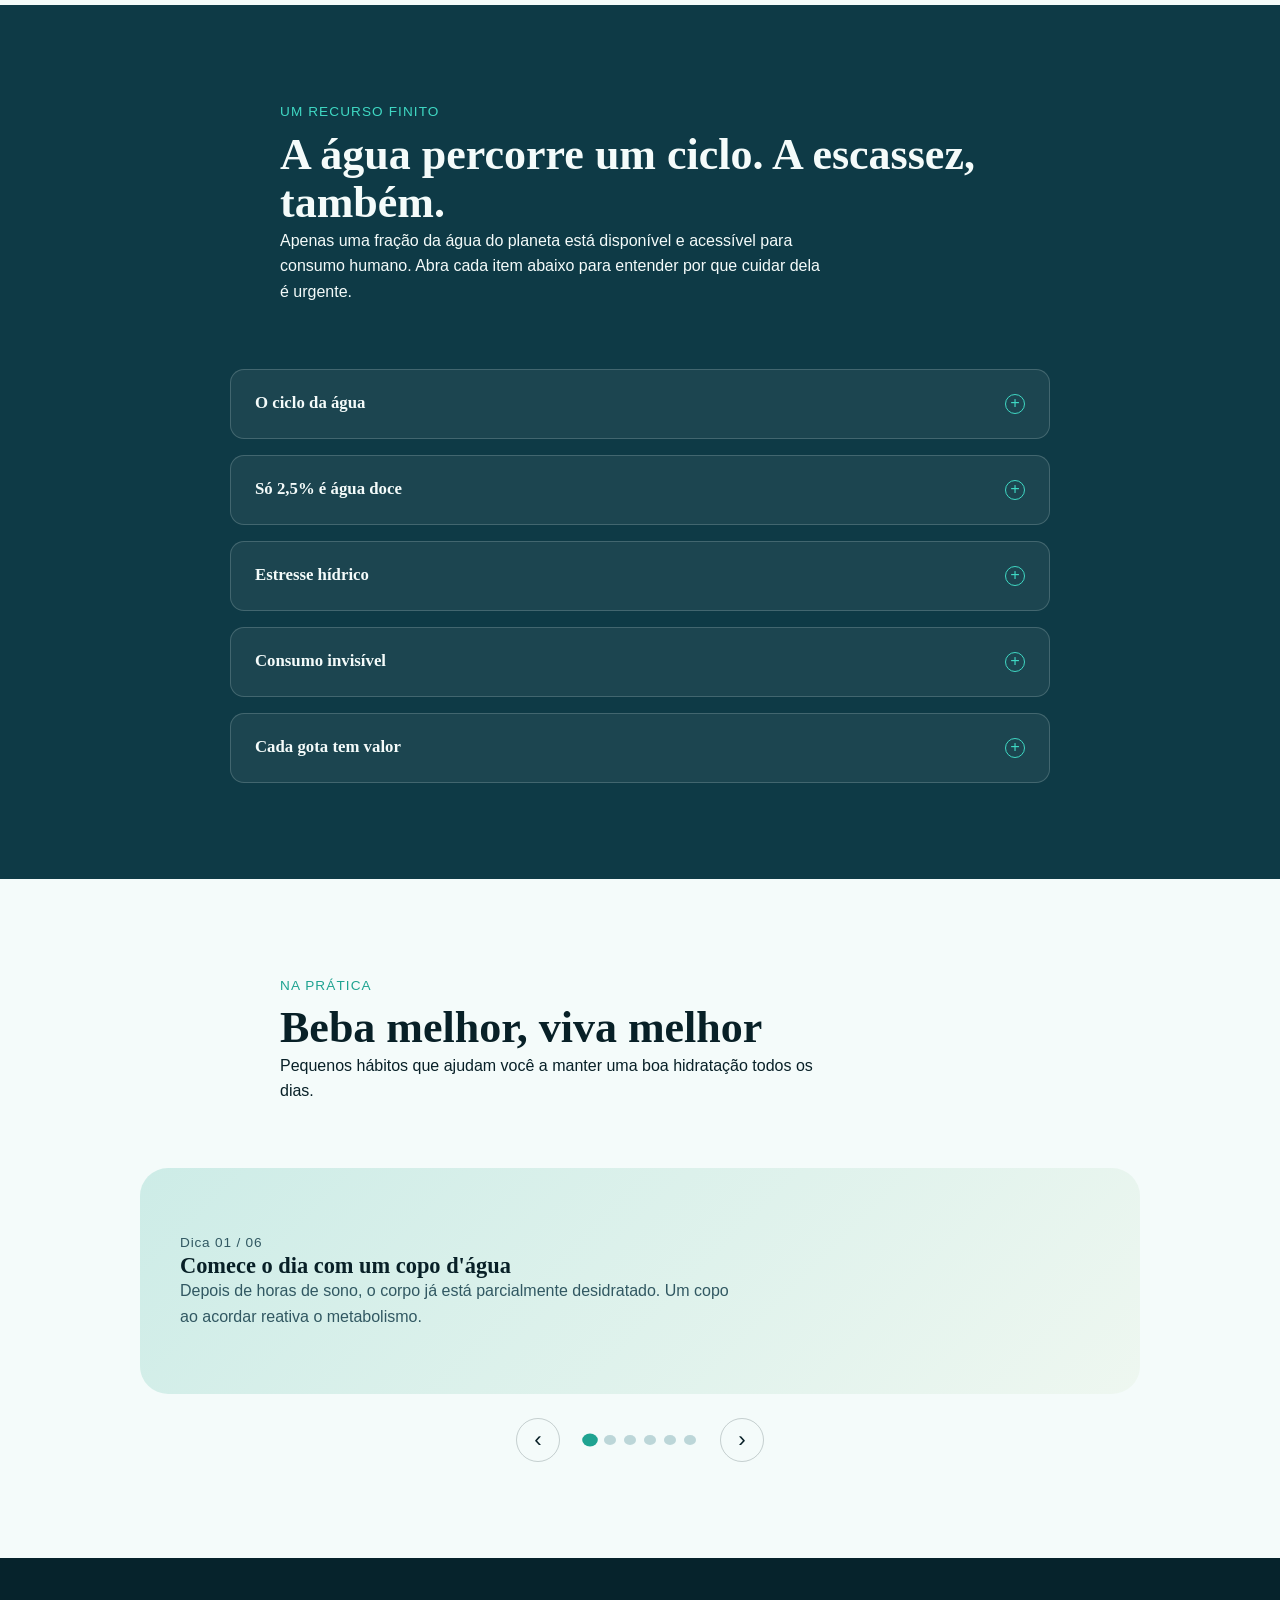
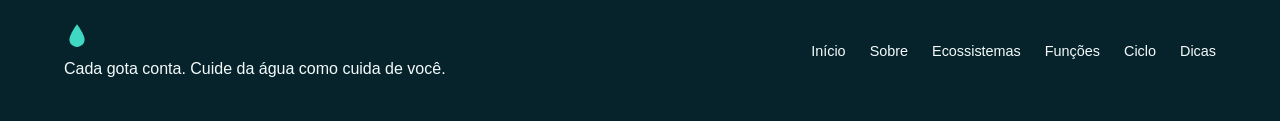
==== commit 3dee0137: "Update index.html" ====
--- a/index.html
+++ b/index.html
@@ -38,6 +38,7 @@
         <ul>
           <li><a href="#hero">Início</a></li>
           <li><a href="#sobre">Sobre</a></li>
+          <li><a href="#ecossistemas">Ecossistemas</a></li>
           <li><a href="#funcoes">Funções</a></li>
           <li><a href="#ciclo">Ciclo</a></li>
           <li><a href="#dicas">Dicas</a></li>
@@ -96,26 +97,69 @@
     </section>
 
         <section id="sobre" class="section section--light section--sobre" aria-labelledby="sobre-title">
-      <div class="section__intro reveal">
-        <p class="eyebrow">Sobre este site</p>
+      <div class="section__intro reveal section__intro--center">
+        <p class="eyebrow">Sobre o site</p>
         <h2 id="sobre-title">Por que criamos esta página</h2>
         <p>
           Este site foi desenvolvido com o objetivo de explicar, de forma visual e acessível,
-          a importância da água para o corpo humano e para o planeta — mostrando o que ela faz
-          por dentro de nós, como o ciclo hídrico funciona e como manter uma boa hidratação no
-          dia a dia.
-        </p>
-      </div>
-
-      <div class="team-card reveal" aria-labelledby="equipe-title">
-        <h3 id="equipe-title">Integrantes</h3>
-        <ul class="team-list">
-          <li>Raphael Loures</li>
-          <li>Angelica Arndt</li>
-          <li>Carolaine Beatriz Lotoski</li>
-          <li>Arthur</li>
-          <li>Nicolas Ramos Maceno</li>
-        </ul>
+          a importância da água para o corpo humano, para os ecossistemas e para a vida no
+          planeta — mostrando o que ela faz por dentro de nós, o papel que exerce na natureza,
+          como o ciclo hídrico funciona e como manter uma boa hidratação no dia a dia.
+        </p>
+      </div>
+
+      <p class="team-line reveal" aria-labelledby="equipe-title">
+        <span class="sr-only" id="equipe-title">Integrantes do grupo</span>
+        Raphael Loures · Angelica Arndt · Carolaine Beatriz Lotoski · Arthur · Nicolas Ramos Maceno
+      </p>
+    </section>
+
+    <section id="ecossistemas" class="section section--deep" aria-labelledby="eco-title">
+      <div class="section__intro reveal">
+        <p class="eyebrow">Além do nosso corpo</p>
+        <h2 id="eco-title">Água é o berço de toda vida selvagem</h2>
+        <p>
+          A importância da água vai muito além da nossa própria hidratação: ela é a base de
+          praticamente todos os ecossistemas da Terra e sustenta uma teia de vida da qual
+          dependemos, mesmo sem perceber.
+        </p>
+      </div>
+
+      <div class="eco-grid reveal">
+        <article class="eco-block">
+          <h3>Habitat para incontáveis espécies</h3>
+          <p>
+            Rios, lagos, lagoas costeiras, mangues e oceanos abrigam a maior parte da
+            biodiversidade do planeta. Peixes, anfíbios, aves aquáticas, répteis e mamíferos
+            dependem diretamente desses ambientes para se alimentar, se reproduzir e migrar
+            ao longo do ano.
+          </p>
+        </article>
+        <article class="eco-block">
+          <h3>Berçários naturais</h3>
+          <p>
+            Áreas úmidas, como brejos e manguezais, funcionam como verdadeiros berçários:
+            filtram poluentes, controlam enchentes e sustentam cadeias alimentares inteiras,
+            da menor larva ao maior predador da região.
+          </p>
+        </article>
+        <article class="eco-block">
+          <h3>Florestas e chuva</h3>
+          <p>
+            Florestas e o ciclo da água estão profundamente conectados. As árvores liberam
+            vapor que ajuda a formar nuvens e chuvas, que por sua vez alimentam rios e lençóis
+            freáticos — sustentando ecossistemas inteiros, inclusive espécies que vivem longe
+            da água.
+          </p>
+        </article>
+        <article class="eco-block">
+          <h3>Um equilíbrio frágil</h3>
+          <p>
+            Poluição, represamento de rios e desmatamento rompem esse equilíbrio, ameaçando
+            espécies migratórias, reduzindo a biodiversidade e diminuindo a resiliência
+            climática de regiões inteiras. Proteger a água é proteger toda essa rede de vida.
+          </p>
+        </article>
       </div>
     </section>
 
@@ -188,6 +232,7 @@
         <ul>
           <li><a href="#hero">Início</a></li>
           <li><a href="#sobre">Sobre</a></li>
+          <li><a href="#ecossistemas">Ecossistemas</a></li>
           <li><a href="#funcoes">Funções</a></li>
           <li><a href="#ciclo">Ciclo</a></li>
           <li><a href="#dicas">Dicas</a></li>
--- a/style.css
+++ b/style.css
@@ -295,6 +295,58 @@
   margin: 0 auto var(--space-6);
   text-align: left;
 }
+
+.section--sobre {
+  padding-bottom: var(--space-6);
+}
+
+.team-card {
+  max-width: 720px;
+  margin: 0 auto;
+  background: #fff;
+  border-radius: var(--radius-lg);
+  padding: var(--space-5);
+  box-shadow: var(--shadow-soft);
+}
+
+.team-card h3 {
+  font-family: var(--font-display);
+  font-size: 1.1rem;
+  margin-bottom: var(--space-3);
+}
+
+.team-list {
+  display: flex;
+  flex-wrap: wrap;
+  gap: var(--space-2) var(--space-4);
+  font-family: var(--font-mono);
+  font-size: 0.9rem;
+}
+
+.team-list li {
+  position: relative;
+  padding-left: var(--space-3);
+  color: #315862;
+}
+
+.team-list li::before {
+  content: "";
+  position: absolute;
+  left: 0;
+  top: 0.55em;
+  width: 6px;
+  height: 6px;
+  border-radius: 50%;
+  background: var(--color-accent-dark);
+}
+
+body.high-contrast .team-card {
+  background: #000000;
+  border: 2px solid #ffffff;
+  box-shadow: none;
+}
+body.high-contrast .team-list li { color: #ffffff; }
+body.high-contrast .team-list li::before { background: #ffe066; }
 
 .cards-grid {
   display: grid;
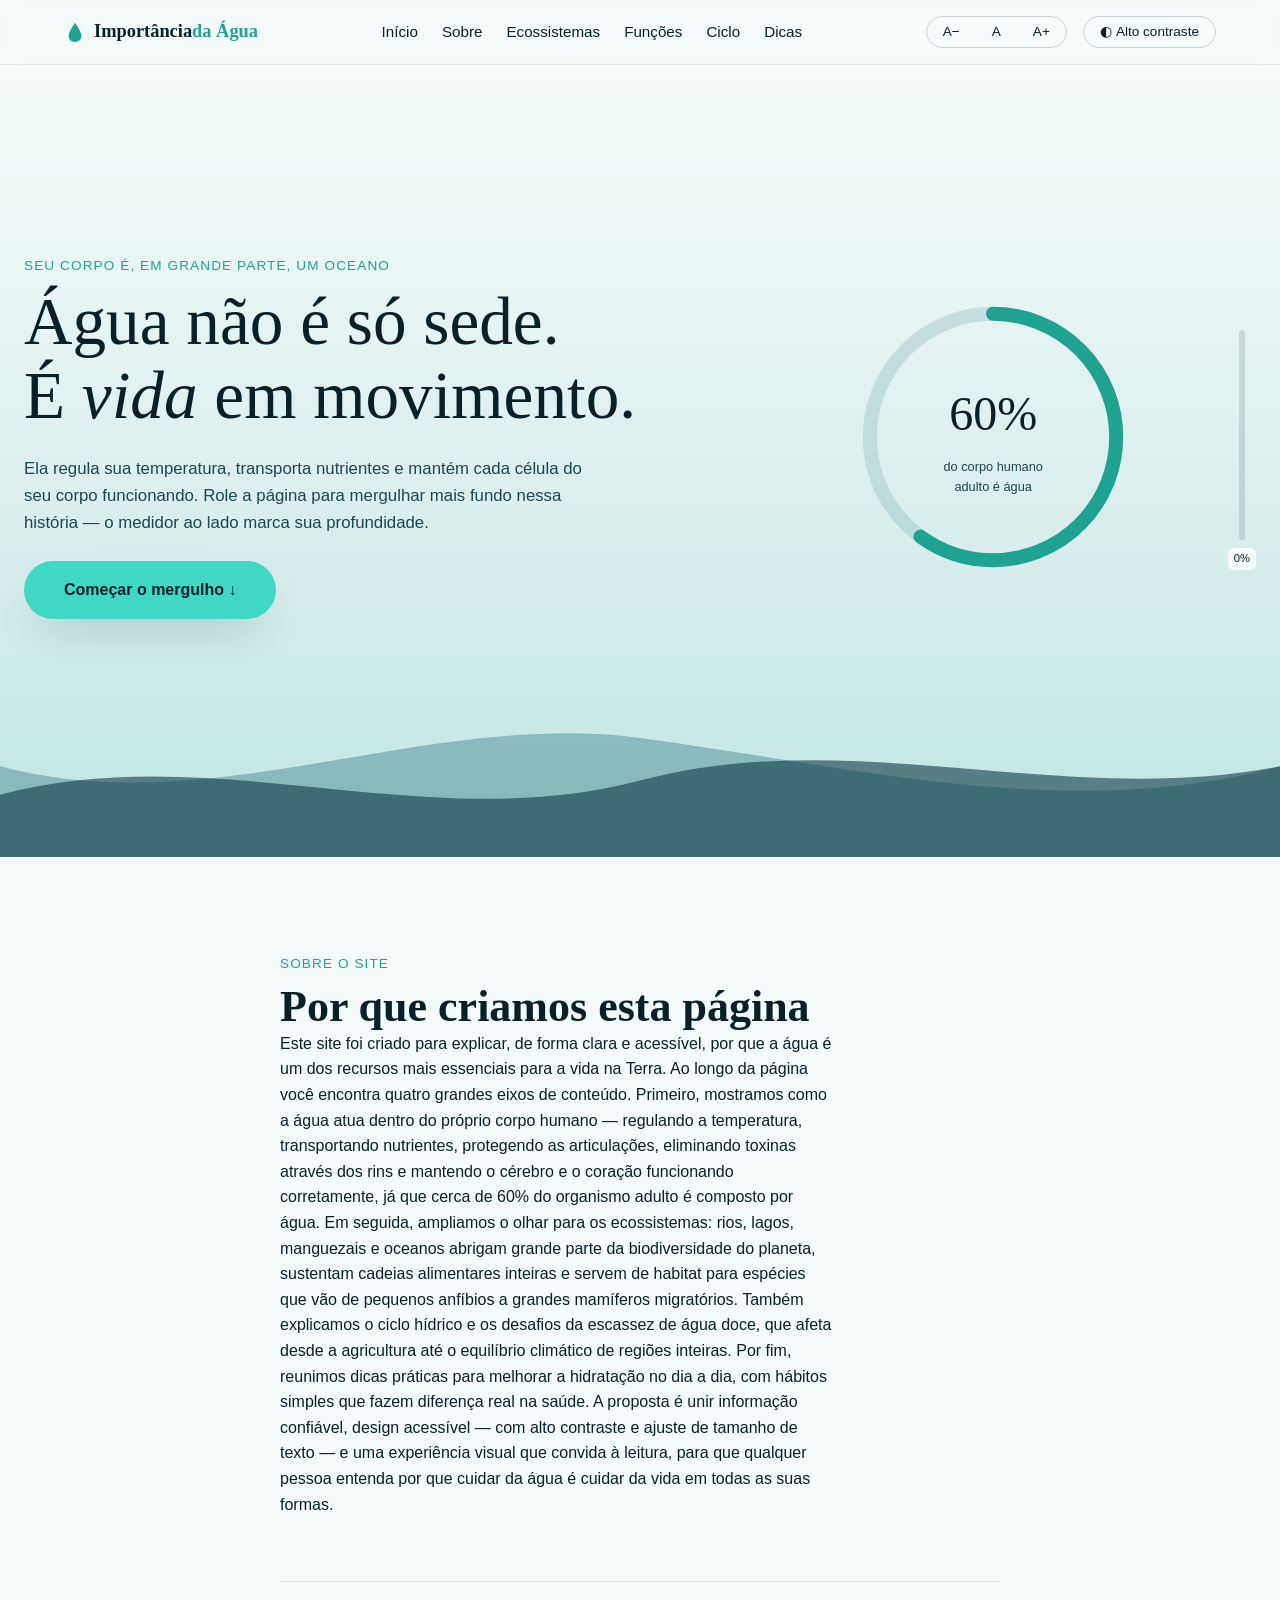
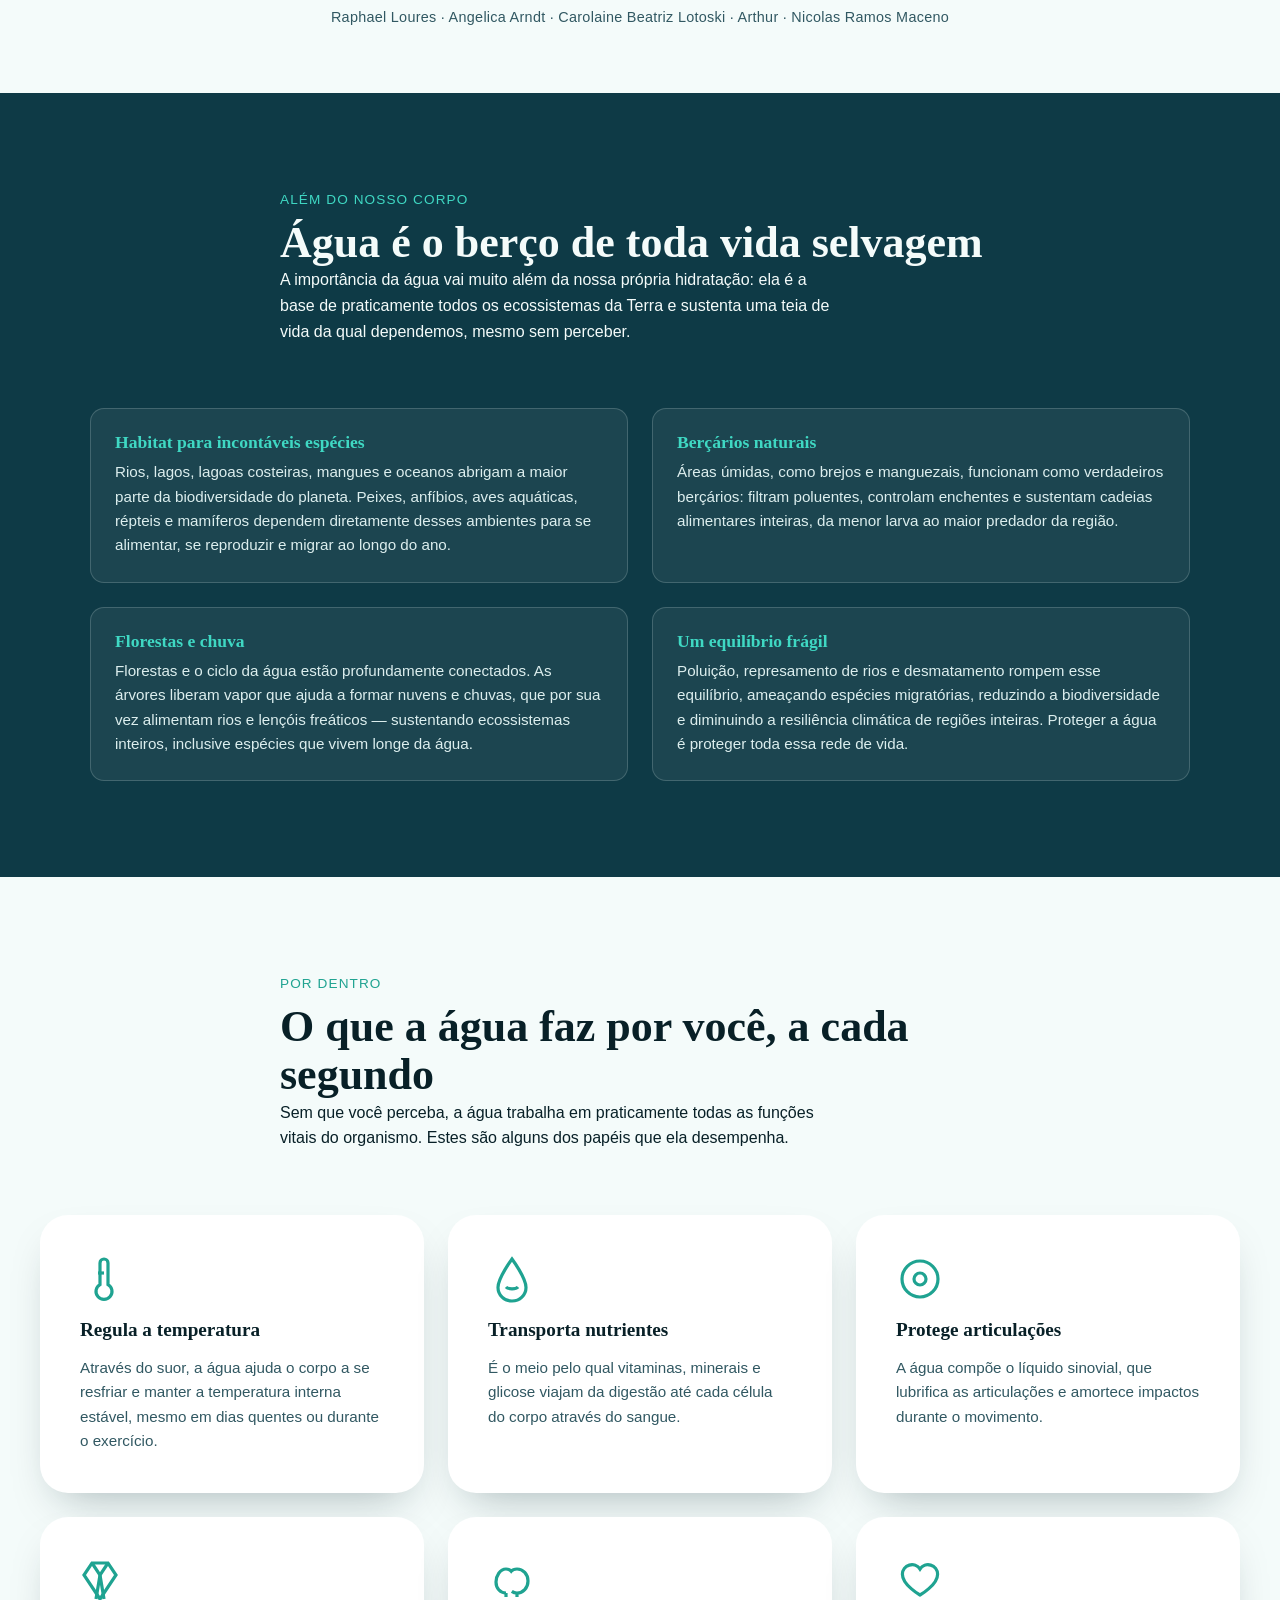
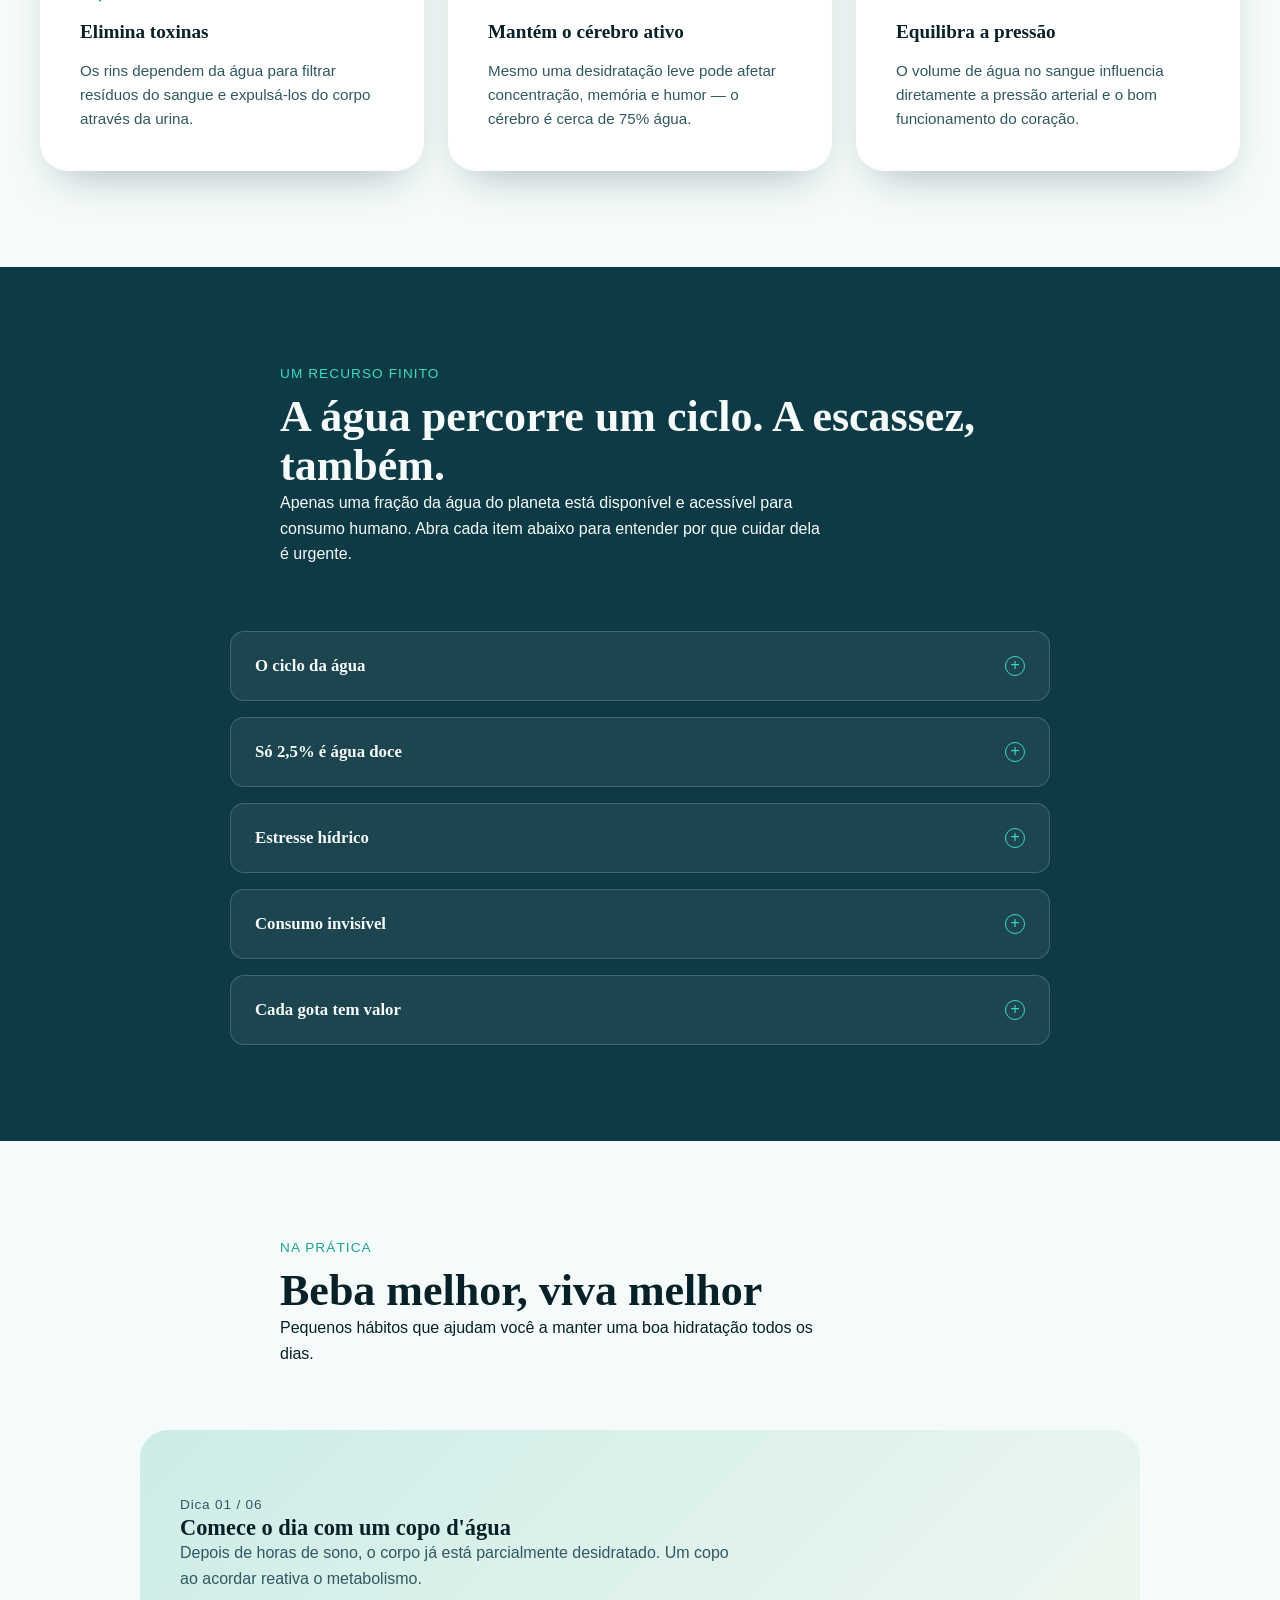
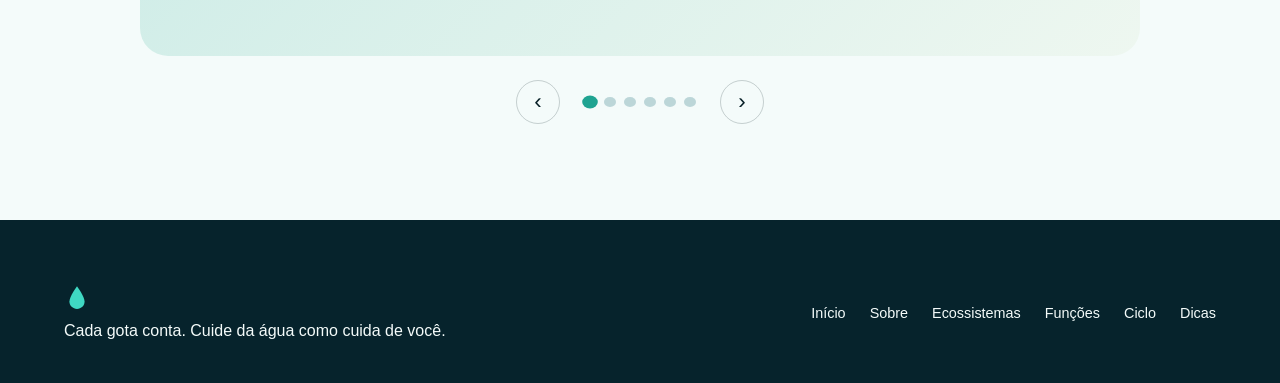
==== commit 13e9b2b2: "Update index.html" ====
--- a/index.html
+++ b/index.html
@@ -97,14 +97,26 @@
     </section>
 
         <section id="sobre" class="section section--light section--sobre" aria-labelledby="sobre-title">
-      <div class="section__intro reveal section__intro--center">
+      <div class="section__intro reveal">
         <p class="eyebrow">Sobre o site</p>
         <h2 id="sobre-title">Por que criamos esta página</h2>
         <p>
-          Este site foi desenvolvido com o objetivo de explicar, de forma visual e acessível,
-          a importância da água para o corpo humano, para os ecossistemas e para a vida no
-          planeta — mostrando o que ela faz por dentro de nós, o papel que exerce na natureza,
-          como o ciclo hídrico funciona e como manter uma boa hidratação no dia a dia.
+          Este site foi criado para explicar, de forma clara e acessível, por que a água é um
+          dos recursos mais essenciais para a vida na Terra. Ao longo da página você encontra
+          quatro grandes eixos de conteúdo. Primeiro, mostramos como a água atua dentro do
+          próprio corpo humano — regulando a temperatura, transportando nutrientes, protegendo
+          as articulações, eliminando toxinas através dos rins e mantendo o cérebro e o coração
+          funcionando corretamente, já que cerca de 60% do organismo adulto é composto por água.
+          Em seguida, ampliamos o olhar para os ecossistemas: rios, lagos, manguezais e oceanos
+          abrigam grande parte da biodiversidade do planeta, sustentam cadeias alimentares
+          inteiras e servem de habitat para espécies que vão de pequenos anfíbios a grandes
+          mamíferos migratórios. Também explicamos o ciclo hídrico e os desafios da escassez de
+          água doce, que afeta desde a agricultura até o equilíbrio climático de regiões
+          inteiras. Por fim, reunimos dicas práticas para melhorar a hidratação no dia a dia,
+          com hábitos simples que fazem diferença real na saúde. A proposta é unir informação
+          confiável, design acessível — com alto contraste e ajuste de tamanho de texto — e uma
+          experiência visual que convida à leitura, para que qualquer pessoa entenda por que
+          cuidar da água é cuidar da vida em todas as suas formas.
         </p>
       </div>
 
--- a/style.css
+++ b/style.css
@@ -300,53 +300,64 @@
   padding-bottom: var(--space-6);
 }
 
-.team-card {
+.section__intro--center {
+  margin-inline: auto;
+  text-align: center;
+}
+.section__intro--center p { margin-inline: auto; }
+
+.team-line {
   max-width: 720px;
+  margin: var(--space-5) auto 0;
+  text-align: center;
+  font-family: var(--font-mono);
+  font-size: 0.9rem;
+  letter-spacing: 0.02em;
+  color: #315862;
+  padding-top: var(--space-4);
+  border-top: 1px solid rgba(6, 35, 44, 0.12);
+}
+
+body.high-contrast .team-line {
+  color: #ffffff;
+  border-top-color: #ffffff;
+}
+
+.eco-grid {
+  display: grid;
+  gap: var(--space-4);
+  max-width: 1100px;
   margin: 0 auto;
-  background: #fff;
-  border-radius: var(--radius-lg);
-  padding: var(--space-5);
-  box-shadow: var(--shadow-soft);
-}
-
-.team-card h3 {
+  grid-template-columns: repeat(1, 1fr);
+}
+@media (min-width: 700px) {
+  .eco-grid { grid-template-columns: repeat(2, 1fr); }
+}
+
+.eco-block {
+  background: rgba(244, 251, 250, 0.06);
+  border: 1px solid rgba(244, 251, 250, 0.18);
+  border-radius: var(--radius-md);
+  padding: var(--space-4);
+}
+.eco-block h3 {
   font-family: var(--font-display);
   font-size: 1.1rem;
-  margin-bottom: var(--space-3);
-}
-
-.team-list {
-  display: flex;
-  flex-wrap: wrap;
-  gap: var(--space-2) var(--space-4);
-  font-family: var(--font-mono);
-  font-size: 0.9rem;
-}
-
-.team-list li {
-  position: relative;
-  padding-left: var(--space-3);
-  color: #315862;
-}
-
-.team-list li::before {
-  content: "";
-  position: absolute;
-  left: 0;
-  top: 0.55em;
-  width: 6px;
-  height: 6px;
-  border-radius: 50%;
-  background: var(--color-accent-dark);
-}
-
-body.high-contrast .team-card {
+  margin-bottom: var(--space-2);
+  color: var(--color-accent);
+}
+.eco-block p {
+  font-size: 0.95rem;
+  color: var(--color-mist);
+  max-width: none;
+}
+
+body.high-contrast .eco-block {
+  border: 2px solid #ffffff;
   background: #000000;
-  border: 2px solid #ffffff;
-  box-shadow: none;
-}
-body.high-contrast .team-list li { color: #ffffff; }
-body.high-contrast .team-list li::before { background: #ffe066; }
+}
+body.high-contrast .eco-block h3 { color: #ffe066; }
+body.high-contrast .eco-block p { color: #ffffff; }
 
 .cards-grid {
   display: grid;
